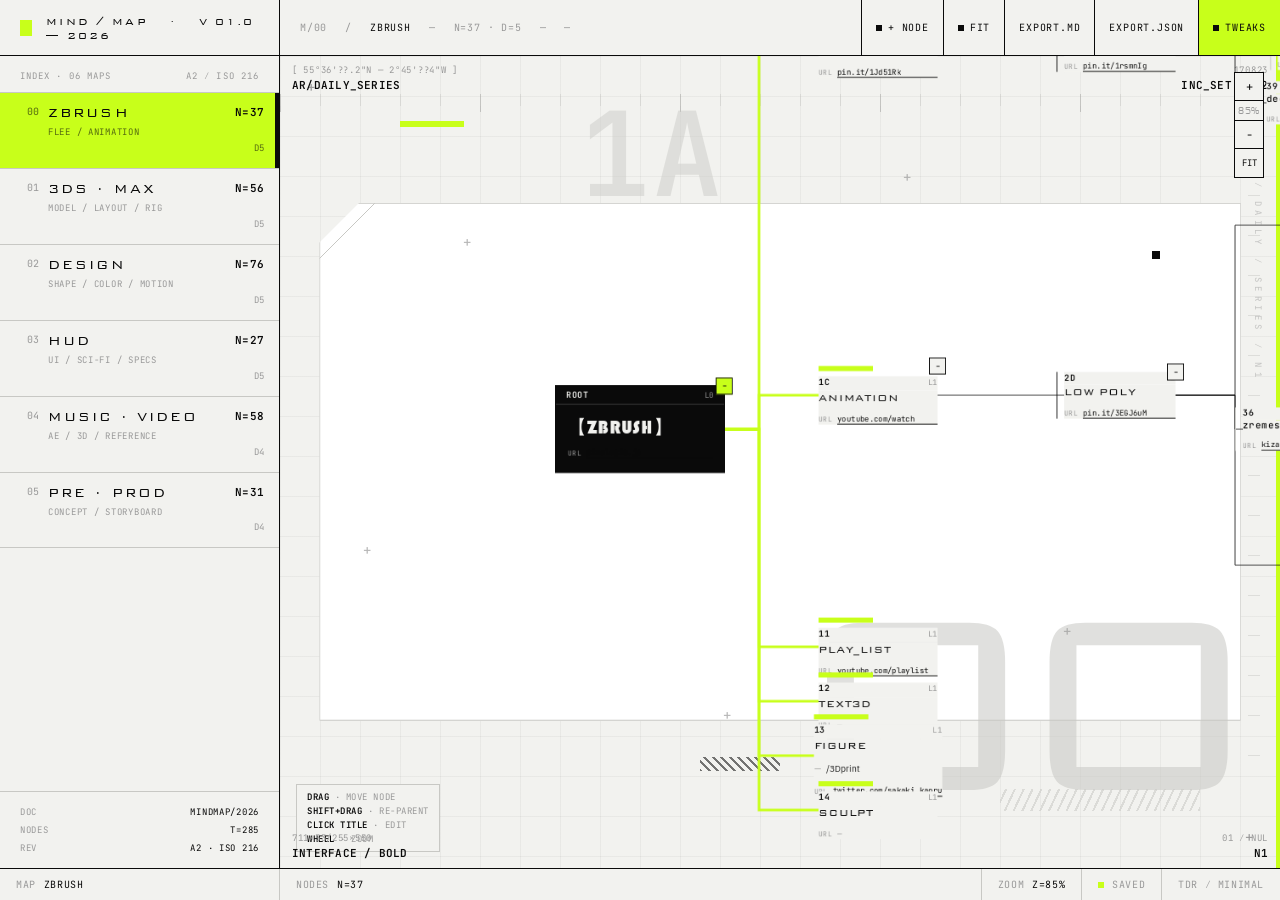
==== index.html @ 2b6ff6d5 "build v8: undo/redo, collapse toggle, per-category views, draggable TWEAKS - Undo/redo (Ctrl+Z / Ctr" ====
<!DOCTYPE html>
<html lang="ja">
<head>
<meta charset="UTF-8" />
<meta name="viewport" content="width=device-width, initial-scale=1" />
<title>MINDMAP · tDR</title>
<link rel="preconnect" href="https://fonts.googleapis.com" />
<link rel="preconnect" href="https://fonts.gstatic.com" crossorigin />
<link href="https://fonts.googleapis.com/css2?family=JetBrains+Mono:wght@400;500;600;700&family=Space+Grotesk:wght@400;500;600;700&family=IBM+Plex+Sans+JP:wght@400;500;600&display=swap" rel="stylesheet" />
<link rel="stylesheet" href="styles.css?v=8" />
</head>
<body>
<div class="shell">

  <!-- HEADER -->
  <header class="hd">
    <div class="hd__brand">
      <span class="mark"></span>
      <span class="name">MIND ⁄ MAP&nbsp;&nbsp;∙&nbsp;&nbsp;v 01.0 — 2026</span>
    </div>
    <div class="hd__crumbs"></div>
    <div class="hd__tools">
      <button id="btn-add" title="Add child to root"><span class="dot"></span>+ NODE</button>
      <button id="btn-fit" title="Fit to view"><span class="dot"></span>FIT</button>
      <button id="btn-export-md">EXPORT.MD</button>
      <button id="btn-export">EXPORT.JSON</button>
      <button id="btn-tweaks" class="tool-acc"><span class="dot"></span>TWEAKS</button>
    </div>
  </header>

  <!-- SIDEBAR -->
  <aside class="sb">
    <div class="sb__lbl">
      <span>INDEX · 06 MAPS</span>
      <span>A2 ⁄ ISO 216</span>
    </div>
    <div class="sb__list"></div>
    <div class="sb__foot"></div>
  </aside>

  <!-- STAGE -->
  <main class="stg" data-screen-label="Mindmap Canvas">
    <div class="stg__plate"></div>
    <div class="stg__decor">
      <div class="gh-ticks-major"></div>
      <div class="gh-ticks"></div>
      <div class="gh-vticks"></div>
      <div class="gh gh-num1">01</div>
      <div class="gh gh-num2">2B</div>
      <div class="gh-slash"></div>
      <div class="gh-word">AR ⁄ DAILY ⁄ SERIES ⁄ N1</div>
      <span class="gh-plus" style="left: 18%; top: 22%;">+</span>
      <span class="gh-plus" style="left: 62%; top: 14%;">+</span>
      <span class="gh-plus" style="left: 8%; top: 60%;">+</span>
      <span class="gh-plus" style="left: 78%; top: 70%;">+</span>
      <span class="gh-plus" style="left: 44%; bottom: 18%;">+</span>
      <div class="gh-block gh-block-acc" style="left: 12%; top: 8%; width: 64px; height: 6px;"></div>
      <div class="gh-block" style="right: 12%; top: 24%; width: 8px; height: 8px;"></div>
      <div class="gh-block gh-block-hatch" style="left: 42%; bottom: 12%; width: 80px; height: 14px;"></div>
      <div class="gh-rail"></div>
    </div>
    <div class="regmarks">
      <span class="plus" style="left: 24px; top: 24px;">+</span>
      <span class="plus" style="right: 24px; top: 24px;">+</span>
      <span class="plus" style="left: 24px; bottom: 24px;">+</span>
      <span class="plus" style="right: 24px; bottom: 24px;">+</span>
    </div>
    <div class="stg__axis">
      <div class="ax-tl">[ 55°36'??.2"N — 2°45'??4"W ]<b>AR/DAILY_SERIES</b></div>
      <div class="ax-tr">170823<b>INC_SET ⁄ A2</b></div>
      <div class="ax-bl">711×53/255×550<b>INTERFACE / BOLD</b></div>
      <div class="ax-br">01 ⁄ NUL<b>N1</b></div>
    </div>
    <div class="stg__viewport"></div>
    <div class="zoom">
      <button class="zin">+</button>
      <div class="lvl">100%</div>
      <button class="zout">−</button>
      <button class="zfit" style="font-size:9px;">FIT</button>
    </div>
    <div class="hint">
      <span><b>DRAG</b> · MOVE NODE</span>
      <span><b>SHIFT+DRAG</b> · RE-PARENT</span>
      <span><b>CLICK TITLE</b> · EDIT</span>
      <span><b>WHEEL</b> · ZOOM</span>
    </div>
  </main>

  <!-- FOOTER -->
  <footer class="foot">
    <div><span>MAP</span><span class="v">—</span></div>
    <div><span>NODES</span><span class="v">—</span></div>
    <div><span>ZOOM</span><span class="v">—</span></div>
    <div><span class="blink"></span> SAVED</div>
    <div>tDR ⁄ MINIMAL</div>
  </footer>

</div>

<!-- TWEAKS panel -->
<div class="tw"></div>

<!-- TOAST -->
<div class="toast"></div>

<!-- editmode defaults -->
<script>
const __TWEAK_DEFAULTS = /*EDITMODE-BEGIN*/{
  "theme": "light",
  "accent": "lime",
  "showCoords": false,
  "nodeStyle": "block"
}/*EDITMODE-END*/;
</script>
<script src="app.js?v=8"></script>
</body>
</html>
---- styles.css ----
/* =========================================================
   tDR-INSPIRED MINDMAP — STYLES
   ========================================================= */

@font-face {
  font-family: "Bank Gothic";
  src: url("fonts/bank-gothic-light-bt.ttf") format("truetype");
  font-weight: 300 600;
  font-style: normal;
  font-display: swap;
}
@font-face {
  font-family: "Bauhaus 93";
  src: url("fonts/BAUHS93.TTF") format("truetype");
  font-weight: 400 900;
  font-style: normal;
  font-display: swap;
}
@font-face {
  font-family: "Square 721";
  src: url("fonts/Square_721_BT.ttf") format("truetype");
  font-weight: 400 700;
  font-style: normal;
  font-display: swap;
}

:root {
  --bg: #f2f2ef;
  --bg-2: #e8e8e4;
  --ink: #0a0a0a;
  --ink-2: #1a1a1a;
  --mute: #999;
  --mute-2: #c8c8c4;
  --line: #0a0a0a;
  --acc: #c8ff1a;       /* 蛍光ライムグリーン */
  --acc-ink: #0a0a0a;
  --hatch: rgba(10,10,10,0.08);
  --grid: rgba(10,10,10,0.045);
  --node-bg: #ffffff;
  --panel-bg: #ffffff;
  --shadow: 0 0 0 1px var(--ink);

  --mono: "JetBrains Mono", "IBM Plex Mono", "Space Mono", ui-monospace, monospace;
  --sans: "Square 721", "Bank Gothic", "Space Grotesk", "Helvetica Neue", system-ui, sans-serif;
  --display: "Bank Gothic", "Square 721", "Space Grotesk", system-ui, sans-serif;
  --bauhaus: "Bauhaus 93", "Square 721", system-ui, sans-serif;
  --jp: "IBM Plex Sans JP", "Noto Sans JP", system-ui, sans-serif;
}

[data-theme="dark"] {
  --bg: #0a0a0a;
  --bg-2: #141414;
  --ink: #f2f2ef;
  --ink-2: #e8e8e4;
  --mute: #555;
  --mute-2: #2a2a2a;
  --line: #f2f2ef;
  --hatch: rgba(242,242,239,0.08);
  --grid: rgba(242,242,239,0.05);
  --node-bg: #0a0a0a;
  --panel-bg: #0a0a0a;
  --shadow: 0 0 0 1px var(--ink);
}

* { box-sizing: border-box; margin: 0; padding: 0; }

html, body {
  height: 100%;
  overflow: hidden;
  background: var(--bg);
  color: var(--ink);
  font-family: var(--sans);
  font-feature-settings: "ss01", "ss02", "tnum";
  -webkit-font-smoothing: antialiased;
}

/* ========== SHELL =================================== */
.shell {
  display: grid;
  grid-template-columns: 280px 1fr;
  grid-template-rows: 56px 1fr 32px;
  height: 100vh;
  width: 100vw;
}

/* ========== HEADER ================================== */
.hd {
  grid-column: 1 / -1;
  display: grid;
  grid-template-columns: 280px 1fr auto;
  align-items: center;
  border-bottom: 1px solid var(--line);
  background: var(--bg);
  z-index: 10;
}
.hd__brand {
  padding: 0 20px;
  display: flex;
  align-items: center;
  gap: 14px;
  border-right: 1px solid var(--line);
  height: 100%;
}
.hd__brand .mark {
  width: 16px; height: 16px;
  background: var(--acc);
  display: inline-block;
}
.hd__brand .name {
  font-family: var(--display);
  font-size: 12px;
  font-weight: 500;
  letter-spacing: 0.18em;
  text-transform: uppercase;
}
.hd__crumbs {
  display: flex;
  align-items: center;
  gap: 18px;
  padding: 0 20px;
  font-family: var(--mono);
  font-size: 10px;
  letter-spacing: 0.08em;
  text-transform: uppercase;
  color: var(--ink);
  overflow: hidden;
  white-space: nowrap;
}
.hd__crumbs .sep { color: var(--mute); }
.hd__crumbs .coord { color: var(--mute); font-feature-settings: "tnum"; }
.hd__crumbs .pin { color: var(--mute); }

.hd__tools {
  display: flex;
  align-items: stretch;
  height: 100%;
  border-left: 1px solid var(--line);
}
.hd__tools button {
  appearance: none;
  background: transparent;
  border: none;
  border-right: 1px solid var(--line);
  padding: 0 14px;
  font-family: var(--mono);
  font-size: 10px;
  letter-spacing: 0.08em;
  text-transform: uppercase;
  color: var(--ink);
  cursor: pointer;
  height: 100%;
  display: inline-flex;
  align-items: center;
  gap: 6px;
}
.hd__tools button:last-child { border-right: none; }
.hd__tools button:hover { background: var(--ink); color: var(--bg); }
.hd__tools button:hover .dot { background: var(--bg); }
.hd__tools button .dot {
  width: 6px; height: 6px;
  background: var(--ink);
  display: inline-block;
}
.hd__tools button.tool-acc { background: var(--acc); color: #0a0a0a; }
.hd__tools button.tool-acc .dot { background: #0a0a0a; }

/* ========== SIDEBAR ================================ */
.sb {
  border-right: 1px solid var(--line);
  background: var(--bg);
  display: flex;
  flex-direction: column;
  overflow: hidden;
}
.sb__lbl {
  padding: 14px 20px 10px;
  font-family: var(--mono);
  font-size: 9px;
  letter-spacing: 0.12em;
  text-transform: uppercase;
  color: var(--mute);
  display: flex;
  justify-content: space-between;
}

.sb__list {
  display: flex;
  flex-direction: column;
}

.cat {
  display: grid;
  grid-template-columns: 48px 1fr auto;
  align-items: stretch;
  border-top: 1px solid var(--mute-2);
  cursor: pointer;
  background: transparent;
  border-left: 0;
  border-right: 0;
  border-bottom: 0;
  text-align: left;
  font-family: inherit;
  color: var(--ink);
  padding: 0;
  position: relative;
  min-height: 76px;
}
.cat:last-child { border-bottom: 1px solid var(--mute-2); }
.cat__idx {
  font-family: var(--mono);
  font-size: 10px;
  color: var(--mute);
  display: flex;
  align-items: flex-start;
  justify-content: flex-end;
  padding: 12px 8px 0 0;
  letter-spacing: 0.06em;
}
.cat__body {
  padding: 12px 14px 14px 0;
  display: flex;
  flex-direction: column;
  gap: 4px;
  min-width: 0;
}
.cat__t {
  font-family: var(--display);
  font-size: 15px;
  font-weight: 500;
  letter-spacing: 0.14em;
  line-height: 1.1;
  text-transform: uppercase;
}
.cat__t .jp { font-family: var(--jp); font-weight: 500; letter-spacing: 0; }
.cat__sub {
  font-family: var(--mono);
  font-size: 9px;
  color: var(--mute);
  letter-spacing: 0.08em;
  text-transform: uppercase;
}
.cat__meta {
  font-family: var(--mono);
  font-size: 9px;
  color: var(--mute);
  letter-spacing: 0.06em;
  display: flex;
  flex-direction: column;
  align-items: flex-end;
  justify-content: space-between;
  padding: 12px 14px 14px 0;
  text-transform: uppercase;
}
.cat__meta .n { color: var(--ink); font-weight: 600; font-size: 11px; }

.cat:hover { background: var(--bg-2); }
.cat.is-active { background: var(--acc); color: #0a0a0a; }
.cat.is-active .cat__idx,
.cat.is-active .cat__sub,
.cat.is-active .cat__meta { color: rgba(10,10,10,0.6); }
.cat.is-active .cat__meta .n { color: #0a0a0a; }
.cat.is-active::after {
  content: "";
  position: absolute;
  right: 0; top: 0; bottom: 0;
  width: 4px;
  background: #0a0a0a;
}

.sb__foot {
  margin-top: auto;
  padding: 14px 20px;
  border-top: 1px solid var(--mute-2);
  display: flex;
  flex-direction: column;
  gap: 6px;
  font-family: var(--mono);
  font-size: 9px;
  letter-spacing: 0.08em;
  text-transform: uppercase;
  color: var(--mute);
}
.sb__foot .row { display: flex; justify-content: space-between; }
.sb__foot .v { color: var(--ink); }

/* ========== STAGE / CANVAS ========================= */
.stg {
  position: relative;
  overflow: hidden;
  background:
    linear-gradient(var(--grid) 1px, transparent 1px) 0 0/40px 40px,
    linear-gradient(90deg, var(--grid) 1px, transparent 1px) 0 0/40px 40px,
    var(--bg);
  cursor: grab;
}
.stg.is-panning { cursor: grabbing; }

/* PURE WHITE 16:9 PLATE centered, behind nodes — with cut top-left corner */
.stg__plate {
  position: absolute;
  top: 50%;
  left: 50%;
  width: min(72vw, calc(80vh * 16 / 9));
  aspect-ratio: 16/9;
  background: #ffffff;
  transform: translate(-50%, -50%);
  z-index: 3;
  border: 1px solid var(--mute-2);
  pointer-events: none;
  /* cut top-left corner */
  clip-path: polygon(40px 0, 100% 0, 100% 100%, 0 100%, 0 40px);
  border: none;
  box-shadow: inset 0 0 0 1px var(--mute-2);
}
/* corner cut accent line */
.stg__plate::after {
  content: "";
  position: absolute;
  top: 0; left: 0;
  width: 56px; height: 56px;
  background: linear-gradient(135deg, transparent 49.5%, var(--mute-2) 49.5%, var(--mute-2) 50.5%, transparent 50.5%);
  pointer-events: none;
}
[data-theme="dark"] .stg__plate { background: #ffffff; }

/* decor + grid above plate so they layer over the white */
.stg__decor { z-index: 4 !important; }
.stg {
  background:
    linear-gradient(var(--grid) 1px, transparent 1px) 0 0/40px 40px,
    linear-gradient(90deg, var(--grid) 1px, transparent 1px) 0 0/40px 40px,
    var(--bg);
}
/* viewport (nodes) on top of everything */
.stg__viewport { z-index: 5 !important; }

/* GHOST DECOR — large pale numerals & symbols behind canvas */
.stg__decor {
  position: absolute;
  inset: 0;
  pointer-events: none;
  overflow: hidden;
  z-index: 0;
  font-family: var(--bauhaus);
  color: var(--mute-2);
  user-select: none;
}
.stg__decor .gh {
  position: absolute;
  font-weight: 400;
  line-height: 0.85;
  letter-spacing: -0.04em;
  opacity: 0.55;
}
.stg__decor .gh-num1 {
  bottom: 4%;
  right: 4%;
  font-size: 36vh;
  color: var(--mute-2);
  font-family: var(--display);
  font-weight: 300;
  letter-spacing: -0.06em;
}
.stg__decor .gh-num2 {
  top: 6%;
  left: 30%;
  font-size: 13vh;
  font-family: var(--mono);
  font-weight: 600;
  color: var(--mute-2);
  opacity: 0.45;
  letter-spacing: 0.02em;
}

/* slash band (lower-right, away from hint) */
.stg__decor .gh-slash {
  position: absolute;
  bottom: 7%;
  right: 8%;
  width: 200px;
  height: 22px;
  background: repeating-linear-gradient(
    -65deg,
    var(--mute-2) 0 2px,
    transparent 2px 8px
  );
  opacity: 0.55;
}

/* tick rule (top, full width) */
.stg__decor .gh-ticks {
  position: absolute;
  top: 38px;
  left: 0; right: 0;
  height: 12px;
  background-image:
    linear-gradient(90deg, var(--mute-2) 1px, transparent 1px);
  background-size: 40px 100%;
  opacity: 0.5;
}
.stg__decor .gh-ticks-major {
  position: absolute;
  top: 38px;
  left: 0; right: 0;
  height: 18px;
  background-image:
    linear-gradient(90deg, var(--ink) 1px, transparent 1px);
  background-size: 200px 100%;
  opacity: 0.18;
}

/* tick column (right side) */
.stg__decor .gh-vticks {
  position: absolute;
  right: 2%;
  top: 100px; bottom: 100px;
  width: 12px;
  background-image:
    linear-gradient(0deg, var(--mute-2) 1px, transparent 1px);
  background-size: 100% 40px;
  opacity: 0.5;
}

/* word strip — vertical "DAILY/SERIES" type label */
.stg__decor .gh-word {
  position: absolute;
  top: 12%;
  right: 16px;
  writing-mode: vertical-rl;
  font-family: var(--mono);
  font-size: 9px;
  letter-spacing: 0.5em;
  color: var(--mute);
  opacity: 0.5;
  text-transform: uppercase;
}

/* roaming + crosses (decorative, scattered) */
.stg__decor .gh-plus {
  position: absolute;
  width: 14px; height: 14px;
  color: var(--mute);
  font-family: var(--mono);
  font-size: 14px;
  line-height: 14px;
  text-align: center;
  opacity: 0.7;
}

/* yellow accent slab on right edge (like IMG_6088) */
.stg__decor .gh-rail {
  position: absolute;
  top: 0; bottom: 0;
  right: 0;
  width: 4px;
  background: var(--acc);
}

/* small fill blocks (composition weight) */
.stg__decor .gh-block {
  position: absolute;
  background: var(--ink);
}
.stg__decor .gh-block-acc { background: var(--acc); }
.stg__decor .gh-block-hatch {
  background:
    repeating-linear-gradient(45deg, var(--ink) 0 2px, transparent 2px 6px);
  opacity: 0.55;
}

.stg__viewport {
  position: absolute;
  inset: 0;
  transform-origin: 0 0;
  will-change: transform;
  z-index: 2;
}

/* Canvas overlays — registration marks, axes */
.regmarks {
  position: absolute;
  inset: 0;
  pointer-events: none;
  z-index: 0;
}
.regmarks .plus {
  position: absolute;
  width: 14px; height: 14px;
  color: var(--mute);
  font-family: var(--mono);
  font-size: 14px;
  line-height: 14px;
  text-align: center;
}

/* Axis labels above ruler */
.stg__axis {
  position: absolute;
  inset: 0;
  pointer-events: none;
  z-index: 1;
  font-family: var(--mono);
  font-size: 9px;
  letter-spacing: 0.08em;
  color: var(--mute);
  text-transform: uppercase;
}
.stg__axis .ax-tl { position: absolute; top: 8px; left: 12px; }
.stg__axis .ax-tr { position: absolute; top: 8px; right: 12px; text-align: right; }
.stg__axis .ax-bl { position: absolute; bottom: 8px; left: 12px; }
.stg__axis .ax-br { position: absolute; bottom: 8px; right: 12px; text-align: right; }
.stg__axis .ax-tl b, .stg__axis .ax-tr b, .stg__axis .ax-bl b, .stg__axis .ax-br b {
  display: block;
  color: var(--ink);
  font-weight: 600;
  letter-spacing: 0.02em;
  font-size: 11px;
  margin-top: 2px;
}

/* SVG edges layer — UNDER nodes */
.edges {
  position: absolute;
  inset: 0;
  pointer-events: none;
  overflow: visible;
  z-index: 0;
}
.edges path,
.edges line {
  fill: none;
  stroke: var(--line);
  stroke-width: 1;
  vector-effect: non-scaling-stroke;
  opacity: 0.85;
}
.edges .edge-acc {
  stroke: var(--acc);
  stroke-width: 3;
  opacity: 1;
}
/* nodes above edges */
.node { z-index: 2; }
.node.is-root { z-index: 4; }
.node.is-selected, .node.dragging { z-index: 10; }
/* ensure node body has solid backdrop so text reads over edges */
.node .node__body, .node .node__head {
  position: relative;
  background: var(--bg);
}
.node.is-root .node__body, .node.is-root .node__head { background: var(--ink); }
.node.lvl-1 .node__body, .node.lvl-1 .node__head { background: var(--bg); }

/* collapse toggle */
.node__tog {
  position: absolute;
  top: -10px; right: -10px;
  width: 20px; height: 20px;
  border: 1px solid var(--ink);
  background: var(--bg);
  font-family: var(--mono);
  font-size: 12px;
  line-height: 1;
  cursor: pointer;
  z-index: 5;
  padding: 0;
  color: var(--ink);
}
.node__tog:hover { background: var(--acc); }
.node__tog--root { right: -10px; top: -10px; background: var(--acc); }
.node.is-collapsed { opacity: 0.92; }
.node.is-collapsed .node__title::after {
  content: " ▸";
  color: var(--acc);
}

/* minimal node mode */
.node.is-minimal .node__notes,
.node.is-minimal .node__url,
.node.is-minimal .node__thumb { display: none; }
.node.is-minimal { padding: 0 0 0 8px; }

/* tweaks panel grip */
.tw__grip {
  letter-spacing: 0.16em;
  color: var(--ink);
  font-weight: 600;
}

/* ========== NODES ================================== */
.node {
  position: absolute;
  background: transparent;
  border: none;
  min-width: 140px;
  max-width: 280px;
  font-family: var(--mono);
  cursor: grab;
  user-select: none;
  transition: box-shadow 0.12s, background 0.12s;
  padding: 2px 0;
}
.node.dragging { cursor: grabbing; z-index: 200; }
.node.dragging .node__title { background: var(--acc); color: #0a0a0a; padding: 2px 6px; }
.node.is-selected { z-index: 50; }
.node.is-selected .node__title {
  background: var(--ink);
  color: var(--bg);
  padding: 2px 6px;
  margin: 0 -6px;
}

/* ROOT — black slab, big bauhaus */
.node.is-root {
  background: var(--ink);
  color: var(--bg);
  border: 1px solid var(--ink);
  padding: 0;
  min-width: 200px;
  max-width: 360px;
}
.node.is-root .node__head { color: var(--bg); border-bottom: 1px solid rgba(255,255,255,0.25); padding: 4px 12px; }
.node.is-root .node__idx { color: var(--bg); }
.node.is-root .node__title { color: var(--bg); padding: 0; }
.node.is-root .node__body { padding: 14px 14px 16px; }

/* L1 — accent strip "tab" above title, no full border */
.node.lvl-1 {
  background: transparent;
  padding: 0;
}
.node.lvl-1::before {
  content: "";
  display: block;
  height: 6px;
  background: var(--acc);
  width: 64px;
  margin-bottom: 6px;
}
.node.lvl-1 .node__head {
  border: none;
  padding: 0 0 4px 0;
  color: var(--mute);
}
.node.lvl-1 .node__body { padding: 0; }

/* L2+ — pure typography, hairline left rule */
.node.lvl-2, .node.lvl-3, .node.lvl-4, .node.lvl-5, .node.lvl-6 {
  background: transparent;
  padding: 0 0 0 8px;
  border-left: 1px solid var(--line);
}
.node.lvl-2 .node__head,
.node.lvl-3 .node__head,
.node.lvl-4 .node__head,
.node.lvl-5 .node__head,
.node.lvl-6 .node__head {
  border: none;
  padding: 0 0 2px 0;
}
.node.lvl-2 .node__body,
.node.lvl-3 .node__body,
.node.lvl-4 .node__body,
.node.lvl-5 .node__body,
.node.lvl-6 .node__body { padding: 0; }
.node.lvl-3, .node.lvl-4, .node.lvl-5, .node.lvl-6 {
  border-left-color: var(--mute-2);
}
.node.lvl-3 .node__title,
.node.lvl-4 .node__title,
.node.lvl-5 .node__title,
.node.lvl-6 .node__title {
  font-size: 11px;
  letter-spacing: 0.04em;
  text-transform: none;
  font-family: var(--mono);
  font-weight: 500;
}

.node__head {
  display: grid;
  grid-template-columns: 1fr auto;
  align-items: center;
  padding: 4px 8px;
  font-size: 9px;
  letter-spacing: 0.08em;
  text-transform: uppercase;
  color: var(--mute);
}
.node__idx {
  font-weight: 600;
  color: var(--ink);
  font-size: 10px;
}
.node__lvl {
  font-size: 9px;
  color: var(--mute);
}

.node__body { padding: 10px 12px 12px; }

.node__title {
  font-family: var(--display);
  font-size: 14px;
  font-weight: 500;
  line-height: 1.2;
  letter-spacing: 0.06em;
  text-transform: uppercase;
  word-break: break-word;
  outline: none;
  cursor: text;
}
.node.is-root .node__title {
  font-family: var(--bauhaus);
  font-size: 22px;
  letter-spacing: 0.04em;
  font-weight: 400;
}
.node__title.has-jp { font-family: var(--jp); font-weight: 500; }

.node__title:focus {
  background: var(--acc);
  color: #0a0a0a;
  padding: 0 2px;
  margin: 0 -2px;
}

.node__url {
  margin-top: 6px;
  display: flex;
  gap: 6px;
  align-items: center;
  font-size: 9px;
  letter-spacing: 0.04em;
  color: var(--mute);
  padding-top: 4px;
}
.node__url a {
  color: var(--ink);
  text-decoration: none;
  border-bottom: 1px solid var(--ink);
  white-space: nowrap;
  overflow: hidden;
  text-overflow: ellipsis;
  flex: 1;
}
.node__url .lbl {
  font-family: var(--mono);
  text-transform: uppercase;
  font-size: 8px;
  color: var(--mute);
}

.node__notes {
  margin-top: 6px;
  font-size: 10px;
  line-height: 1.45;
  color: var(--ink-2);
  font-family: var(--jp);
  padding-top: 4px;
}
.node__notes .n {
  display: flex;
  gap: 6px;
  padding: 2px 0;
}
.node__notes .n::before {
  content: "—";
  color: var(--mute);
  flex-shrink: 0;
}

.node__thumb {
  width: 100%;
  aspect-ratio: 16/10;
  background: var(--bg-2);
  background-size: cover;
  background-position: center;
  position: relative;
  margin-bottom: 8px;
}
.node__thumb.is-empty::before {
  content: "";
  position: absolute; inset: 0;
  background:
    repeating-linear-gradient(45deg, transparent 0 6px, var(--hatch) 6px 7px);
}
.node__thumb.is-empty::after {
  content: "DROP IMG";
  position: absolute;
  inset: 0;
  display: flex;
  align-items: center;
  justify-content: center;
  font-family: var(--mono);
  font-size: 9px;
  letter-spacing: 0.12em;
  color: var(--mute);
}

.node__coord {
  position: absolute;
  top: -16px; left: 0;
  font-family: var(--mono);
  font-size: 9px;
  color: var(--mute);
  letter-spacing: 0.04em;
  white-space: nowrap;
  pointer-events: none;
  display: none;
}
.show-coords .node__coord { display: block; }

.node__handle {
  position: absolute;
  right: -1px; bottom: -1px;
  width: 10px; height: 10px;
  background: var(--ink);
  cursor: nwse-resize;
}

.node__actions {
  position: absolute;
  top: -28px; right: 0;
  display: none;
  gap: 0;
  border: 1px solid var(--line);
  background: var(--bg);
  z-index: 60;
}
.node.is-selected .node__actions { display: flex; }
.node__actions button {
  appearance: none;
  background: var(--bg);
  border: none;
  border-right: 1px solid var(--line);
  padding: 4px 8px;
  font-family: var(--mono);
  font-size: 9px;
  letter-spacing: 0.06em;
  text-transform: uppercase;
  color: var(--ink);
  cursor: pointer;
}
.node__actions button:last-child { border-right: none; }
.node__actions button:hover { background: var(--ink); color: var(--bg); }
.node__actions button.del:hover { background: #e64141; color: #fff; }

/* drop target highlight when re-parenting */
.node.drop-target {
  box-shadow: 0 0 0 2px var(--acc);
}

/* ========== STATUS BAR ============================= */
.foot {
  grid-column: 1 / -1;
  border-top: 1px solid var(--line);
  background: var(--bg);
  display: grid;
  grid-template-columns: 280px 1fr auto auto auto;
  font-family: var(--mono);
  font-size: 10px;
  letter-spacing: 0.06em;
  text-transform: uppercase;
  color: var(--mute);
  align-items: center;
  z-index: 10;
}
.foot > * {
  padding: 0 16px;
  height: 100%;
  display: flex;
  align-items: center;
  border-right: 1px solid var(--mute-2);
  gap: 8px;
}
.foot > *:last-child { border-right: none; }
.foot .v { color: var(--ink); }
.foot .blink {
  width: 6px; height: 6px;
  background: var(--acc);
  display: inline-block;
  animation: blk 1.2s infinite;
}
@keyframes blk { 50% { opacity: 0.2; } }

/* ========== TWEAKS PANEL =========================== */
.tw {
  position: fixed;
  right: 16px; bottom: 48px;
  width: 280px;
  background: #d8d8d4;
  border: 1px solid var(--line);
  z-index: 1000;
  font-family: var(--mono);
  font-size: 10px;
  display: none;
}
[data-theme="dark"] .tw { background: #2a2a2a; }
.tw.is-open { display: block; }
.tw__hd {
  display: flex;
  justify-content: space-between;
  align-items: center;
  padding: 8px 12px;
  border-bottom: 1px solid var(--line);
  background: var(--ink);
  color: var(--bg);
  letter-spacing: 0.12em;
  text-transform: uppercase;
  font-weight: 600;
  cursor: move;
}
.tw__hd .x {
  background: none; border: none; color: var(--bg);
  cursor: pointer; font-family: inherit; font-size: 12px;
}
.tw__body { padding: 12px; display: flex; flex-direction: column; gap: 14px; }
.tw__row {
  display: flex; flex-direction: column; gap: 6px;
}
.tw__row .lbl {
  font-size: 9px;
  letter-spacing: 0.08em;
  color: var(--mute);
  text-transform: uppercase;
  display: flex;
  justify-content: space-between;
}
.tw__seg {
  display: grid;
  grid-auto-flow: column;
  grid-auto-columns: 1fr;
  border: 1px solid var(--line);
}
.tw__seg button {
  appearance: none;
  background: var(--bg);
  border: none;
  border-right: 1px solid var(--line);
  padding: 6px 4px;
  font-family: inherit;
  font-size: 10px;
  letter-spacing: 0.06em;
  text-transform: uppercase;
  color: var(--ink);
  cursor: pointer;
}
.tw__seg button:last-child { border-right: none; }
.tw__seg button.on { background: var(--ink); color: var(--bg); }
.tw__seg button.on.acc { background: var(--acc); color: #0a0a0a; }
.tw__sw {
  display: grid;
  grid-template-columns: repeat(5, 1fr);
  gap: 4px;
}
.tw__sw button {
  appearance: none;
  height: 22px;
  border: 1px solid var(--line);
  background: var(--c);
  cursor: pointer;
  position: relative;
}
.tw__sw button.on::after {
  content: "";
  position: absolute;
  inset: -3px;
  border: 1px solid var(--ink);
  pointer-events: none;
}

/* ========== ZOOM CONTROLS ========================== */
.zoom {
  position: absolute;
  right: 16px; top: 16px;
  display: flex;
  flex-direction: column;
  border: 1px solid var(--line);
  background: var(--bg);
  z-index: 5;
}
.zoom button {
  appearance: none;
  background: var(--bg);
  border: none;
  border-bottom: 1px solid var(--line);
  width: 28px; height: 28px;
  font-family: var(--mono);
  font-size: 12px;
  color: var(--ink);
  cursor: pointer;
}
.zoom button:last-child { border-bottom: none; }
.zoom button:hover { background: var(--ink); color: var(--bg); }
.zoom .lvl {
  font-size: 9px;
  text-align: center;
  padding: 4px 0;
  border-bottom: 1px solid var(--line);
  color: var(--mute);
  letter-spacing: 0.04em;
}

/* ========== ADD / TOAST ============================ */
.toast {
  position: fixed;
  left: 50%; bottom: 56px;
  transform: translateX(-50%);
  background: var(--ink);
  color: var(--bg);
  padding: 8px 14px;
  font-family: var(--mono);
  font-size: 10px;
  letter-spacing: 0.08em;
  text-transform: uppercase;
  z-index: 2000;
  opacity: 0;
  pointer-events: none;
  transition: opacity 0.15s;
}
.toast.show { opacity: 1; }
.toast .acc { color: var(--acc); margin-right: 8px; }

/* ========== HELP HINT ============================== */
.hint {
  position: absolute;
  left: 16px; bottom: 16px;
  font-family: var(--mono);
  font-size: 9px;
  letter-spacing: 0.06em;
  color: var(--mute);
  text-transform: uppercase;
  pointer-events: none;
  display: flex;
  flex-direction: column;
  gap: 2px;
  background: var(--bg);
  padding: 6px 10px;
  border: 1px solid var(--mute-2);
}
.hint b { color: var(--ink); font-weight: 600; }
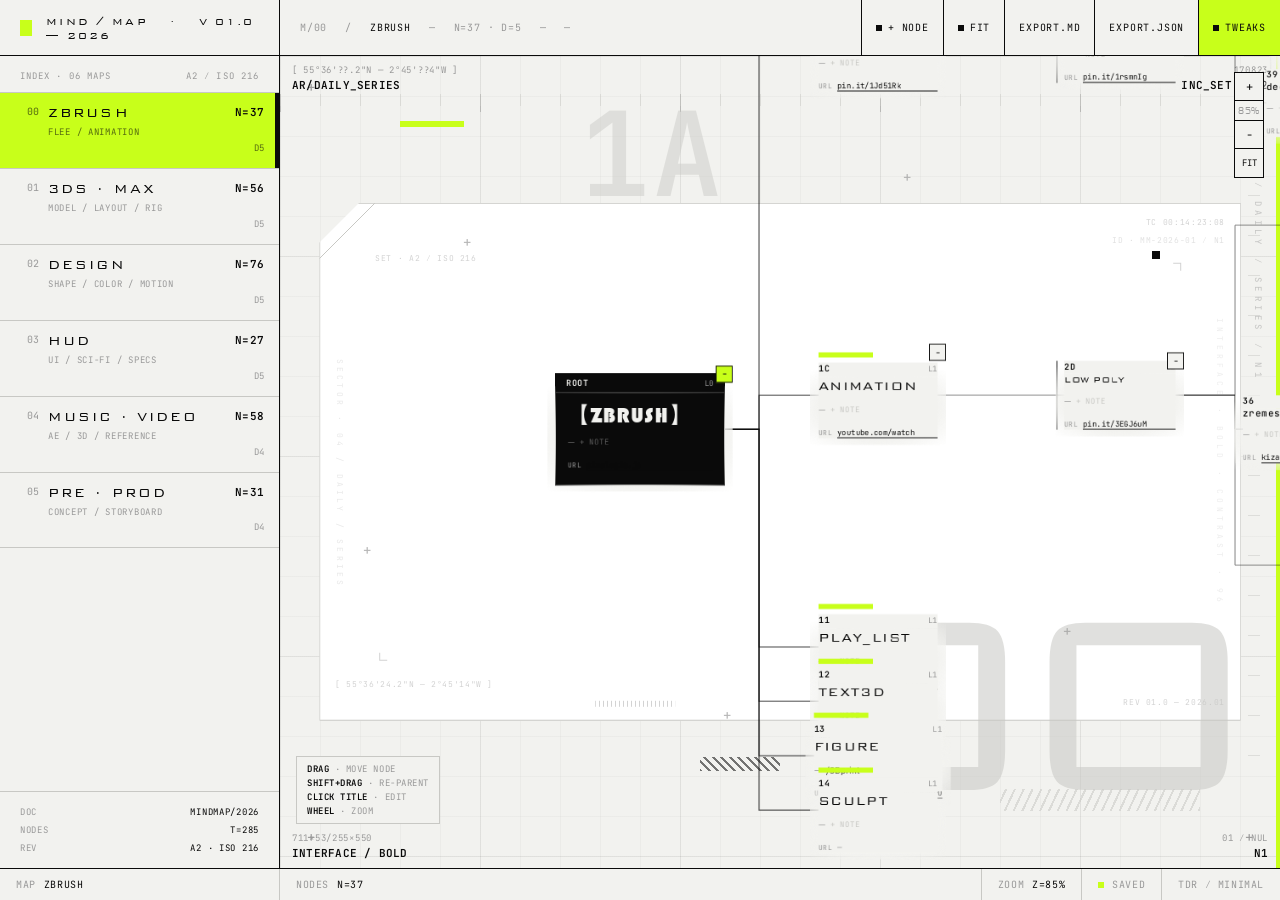
==== commit 786aea29: "build v8.1: editable notes, hover fade, edge selection, stg__data overlay, smooth zoom - Editable co" ====
--- a/index.html
+++ b/index.html
@@ -7,7 +7,19 @@
 <link rel="preconnect" href="https://fonts.googleapis.com" />
 <link rel="preconnect" href="https://fonts.gstatic.com" crossorigin />
 <link href="https://fonts.googleapis.com/css2?family=JetBrains+Mono:wght@400;500;600;700&family=Space+Grotesk:wght@400;500;600;700&family=IBM+Plex+Sans+JP:wght@400;500;600&display=swap" rel="stylesheet" />
-<link rel="stylesheet" href="styles.css?v=8" />
+<link rel="stylesheet" href="styles.css?v=9" />
+<template id="__bundler_thumbnail">
+<svg xmlns="http://www.w3.org/2000/svg" viewBox="0 0 200 140">
+  <rect width="200" height="140" fill="#f2f2ef"/>
+  <rect x="14" y="14" width="20" height="20" fill="#c8ff1a"/>
+  <rect x="40" y="60" width="36" height="20" fill="#0a0a0a"/>
+  <line x1="76" y1="70" x2="110" y2="50" stroke="#0a0a0a" stroke-width="1.5"/>
+  <line x1="76" y1="70" x2="110" y2="90" stroke="#0a0a0a" stroke-width="1.5"/>
+  <rect x="110" y="42" width="50" height="14" fill="none" stroke="#0a0a0a" stroke-width="1"/>
+  <rect x="110" y="84" width="50" height="14" fill="none" stroke="#0a0a0a" stroke-width="1"/>
+  <text x="14" y="124" font-family="monospace" font-size="9" fill="#0a0a0a" letter-spacing="2">MIND / MAP</text>
+</svg>
+</template>
 </head>
 <body>
 <div class="shell">
@@ -20,7 +32,7 @@
     </div>
     <div class="hd__crumbs"></div>
     <div class="hd__tools">
-      <button id="btn-add" title="Add child to root"><span class="dot"></span>+ NODE</button>
+      <button id="btn-add" title="Add child to selected node (or root)"><span class="dot"></span>+ NODE</button>
       <button id="btn-fit" title="Fit to view"><span class="dot"></span>FIT</button>
       <button id="btn-export-md">EXPORT.MD</button>
       <button id="btn-export">EXPORT.JSON</button>
@@ -41,6 +53,18 @@
   <!-- STAGE -->
   <main class="stg" data-screen-label="Mindmap Canvas">
     <div class="stg__plate"></div>
+    <div class="stg__data" aria-hidden="true">
+      <span class="d-tc">TC 00:14:23:08</span>
+      <span class="d-id1">ID · MM-2026-01 ⁄ N1</span>
+      <span class="d-id2">SET · A2 ⁄ ISO 216</span>
+      <span class="d-ver">REV 01.0 — 2026.01</span>
+      <span class="d-coord1">[ 55°36'24.2"N — 2°45'14"W ]</span>
+      <span class="d-coord2">SECTOR · 04 / DAILY / SERIES</span>
+      <span class="d-meta">INTERFACE · BOLD · CONTRAST · 96</span>
+      <span class="d-cross tr"></span>
+      <span class="d-cross bl"></span>
+      <span class="d-block"></span>
+    </div>
     <div class="stg__decor">
       <div class="gh-ticks-major"></div>
       <div class="gh-ticks"></div>
--- a/styles.css
+++ b/styles.css
@@ -35,7 +35,8 @@
   --acc: #c8ff1a;       /* 蛍光ライムグリーン */
   --acc-ink: #0a0a0a;
   --hatch: rgba(10,10,10,0.08);
-  --grid: rgba(10,10,10,0.045);
+  --grid: rgba(10,10,10,0.028);
+  --grid-major: rgba(10,10,10,0.05);
   --node-bg: #ffffff;
   --panel-bg: #ffffff;
   --shadow: 0 0 0 1px var(--ink);
@@ -45,6 +46,12 @@
   --display: "Bank Gothic", "Square 721", "Space Grotesk", system-ui, sans-serif;
   --bauhaus: "Bauhaus 93", "Square 721", system-ui, sans-serif;
   --jp: "IBM Plex Sans JP", "Noto Sans JP", system-ui, sans-serif;
+
+  /* tDR easing: 速く動いてピタッと止まる */
+  --ez: cubic-bezier(0.2, 0, 0, 1);
+  --t-hover: 120ms;
+  --t-click: 240ms;
+  --t-layout: 380ms;
 }
 
 [data-theme="dark"] {
@@ -56,7 +63,8 @@
   --mute-2: #2a2a2a;
   --line: #f2f2ef;
   --hatch: rgba(242,242,239,0.08);
-  --grid: rgba(242,242,239,0.05);
+  --grid: rgba(242,242,239,0.03);
+  --grid-major: rgba(242,242,239,0.06);
   --node-bg: #0a0a0a;
   --panel-bg: #0a0a0a;
   --shadow: 0 0 0 1px var(--ink);
@@ -288,6 +296,10 @@
   position: relative;
   overflow: hidden;
   background:
+    /* major grid (every 200px) */
+    linear-gradient(var(--grid-major) 1px, transparent 1px) 0 0/200px 200px,
+    linear-gradient(90deg, var(--grid-major) 1px, transparent 1px) 0 0/200px 200px,
+    /* minor grid (every 40px) */
     linear-gradient(var(--grid) 1px, transparent 1px) 0 0/40px 40px,
     linear-gradient(90deg, var(--grid) 1px, transparent 1px) 0 0/40px 40px,
     var(--bg);
@@ -325,14 +337,52 @@
 
 /* decor + grid above plate so they layer over the white */
 .stg__decor { z-index: 4 !important; }
-.stg {
-  background:
-    linear-gradient(var(--grid) 1px, transparent 1px) 0 0/40px 40px,
-    linear-gradient(90deg, var(--grid) 1px, transparent 1px) 0 0/40px 40px,
-    var(--bg);
-}
 /* viewport (nodes) on top of everything */
 .stg__viewport { z-index: 5 !important; }
+
+/* Data-layer overlay on plate — faint coords/IDs/timecodes */
+.stg__data {
+  position: absolute;
+  top: 50%;
+  left: 50%;
+  width: min(72vw, calc(80vh * 16 / 9));
+  aspect-ratio: 16/9;
+  transform: translate(-50%, -50%);
+  z-index: 3;
+  pointer-events: none;
+  font-family: var(--mono);
+  color: rgba(10,10,10,0.18);
+  font-size: 8px;
+  letter-spacing: 0.08em;
+  text-transform: uppercase;
+  overflow: hidden;
+  clip-path: polygon(40px 0, 100% 0, 100% 100%, 0 100%, 0 40px);
+}
+.stg__data span {
+  position: absolute;
+  white-space: nowrap;
+}
+.stg__data .d-tc { top: 14px; right: 16px; }
+.stg__data .d-id1 { top: 32px; right: 16px; color: rgba(10,10,10,0.12); }
+.stg__data .d-id2 { top: 50px; left: 56px; }
+.stg__data .d-ver { bottom: 14px; right: 16px; }
+.stg__data .d-coord1 { bottom: 32px; left: 16px; }
+.stg__data .d-coord2 { top: 30%; left: 16px; writing-mode: vertical-rl; letter-spacing: 0.4em; opacity: 0.5; }
+.stg__data .d-block {
+  bottom: 14px; left: 30%;
+  width: 80px; height: 6px;
+  background: repeating-linear-gradient(90deg, rgba(10,10,10,0.18) 0 1px, transparent 1px 4px);
+}
+.stg__data .d-cross {
+  position: absolute;
+  width: 8px; height: 8px;
+  border-top: 1px solid rgba(10,10,10,0.18);
+  border-left: 1px solid rgba(10,10,10,0.18);
+}
+.stg__data .d-cross.tr { top: 60px; right: 60px; transform: rotate(90deg); }
+.stg__data .d-cross.bl { bottom: 60px; left: 60px; transform: rotate(-90deg); }
+.stg__data .d-meta { top: 50%; right: 16px; transform: translateY(-50%); writing-mode: vertical-rl; letter-spacing: 0.5em; opacity: 0.4; }
+[data-theme="dark"] .stg__data { color: rgba(10,10,10,0.16); }
 
 /* GHOST DECOR — large pale numerals & symbols behind canvas */
 .stg__decor {
@@ -474,6 +524,9 @@
   transform-origin: 0 0;
   will-change: transform;
   z-index: 2;
+}
+.stg__viewport.is-smooth {
+  transition: transform 360ms var(--ez);
 }
 
 /* Canvas overlays — registration marks, axes */
@@ -532,13 +585,20 @@
   stroke: var(--line);
   stroke-width: 1;
   vector-effect: non-scaling-stroke;
-  opacity: 0.85;
-}
+  opacity: 0.55;
+  transition: opacity var(--t-hover) var(--ez), stroke-width var(--t-hover) var(--ez), stroke var(--t-hover) var(--ez);
+}
+/* Green = ACTIVE only. Default edges from root: thin charcoal, not green */
 .edges .edge-acc {
-  stroke: var(--acc);
-  stroke-width: 3;
-  opacity: 1;
-}
+  stroke: var(--line);
+  stroke-width: 1.25;
+  opacity: 0.7;
+}
+/* Hover state: fade non-related edges, highlight related */
+.stg.is-hovering .edges path { opacity: 0.18; stroke-width: 1; }
+.stg.is-hovering .edges path.edge-related { opacity: 1; stroke: var(--acc); stroke-width: 2; }
+/* Selection: explicit green */
+.edges path.edge-selected { stroke: var(--acc); stroke-width: 2.5; opacity: 1; }
 /* nodes above edges */
 .node { z-index: 2; }
 .node.is-root { z-index: 4; }
@@ -551,6 +611,16 @@
 .node.is-root .node__body, .node.is-root .node__head { background: var(--ink); }
 .node.lvl-1 .node__body, .node.lvl-1 .node__head { background: var(--bg); }
 
+/* halo around nodes to soften grid behind them */
+.node .node__body::before {
+  content: "";
+  position: absolute;
+  inset: -8px -10px;
+  background: radial-gradient(ellipse at center, var(--bg) 0%, var(--bg) 60%, transparent 100%);
+  z-index: -1;
+  pointer-events: none;
+}
+
 /* collapse toggle */
 .node__tog {
   position: absolute;
@@ -597,9 +667,13 @@
   font-family: var(--mono);
   cursor: grab;
   user-select: none;
-  transition: box-shadow 0.12s, background 0.12s;
+  transition: opacity var(--t-hover) var(--ez), transform var(--t-click) var(--ez);
   padding: 2px 0;
 }
+/* hover-fade: when stage knows a node is hovered, dim everything except related */
+.stg.is-hovering .node { opacity: 0.32; }
+.stg.is-hovering .node.is-related { opacity: 1; }
+.stg.is-hovering .node.is-hovered { opacity: 1; }
 .node.dragging { cursor: grabbing; z-index: 200; }
 .node.dragging .node__title { background: var(--acc); color: #0a0a0a; padding: 2px 6px; }
 .node.is-selected { z-index: 50; }
@@ -712,9 +786,21 @@
 }
 .node.is-root .node__title {
   font-family: var(--bauhaus);
-  font-size: 22px;
+  font-size: 26px;
   letter-spacing: 0.04em;
   font-weight: 400;
+  line-height: 1;
+}
+.node.lvl-1 .node__title {
+  font-size: 17px;
+  letter-spacing: 0.08em;
+  font-weight: 600;
+}
+.node.lvl-2 .node__title {
+  font-size: 12px;
+  letter-spacing: 0.05em;
+  font-weight: 500;
+  text-transform: uppercase;
 }
 .node__title.has-jp { font-family: var(--jp); font-weight: 500; }
 
@@ -769,6 +855,29 @@
   color: var(--mute);
   flex-shrink: 0;
 }
+.node__notes .n {
+  outline: none;
+  cursor: text;
+  min-height: 14px;
+  word-break: break-word;
+}
+.node__notes .n.is-empty::after {
+  content: attr(data-placeholder);
+  color: var(--mute-2);
+  font-family: var(--mono);
+  font-size: 9px;
+  letter-spacing: 0.08em;
+  font-style: normal;
+}
+.node__notes .n:focus {
+  background: rgba(200,255,26,0.25);
+  margin: 0 -4px;
+  padding: 2px 4px;
+}
+.node.is-root .node__notes .n:focus { background: rgba(200,255,26,0.22); color: var(--bg); }
+.node.is-root .node__notes .n { color: rgba(255,255,255,0.85); }
+.node.is-root .node__notes .n::before { color: rgba(255,255,255,0.4); }
+.node.is-root .node__notes .n.is-empty::after { color: rgba(255,255,255,0.35); }
 
 .node__thumb {
   width: 100%;
@@ -1025,7 +1134,7 @@
 /* ========== HELP HINT ============================== */
 .hint {
   position: absolute;
-  left: 16px; bottom: 16px;
+  left: 16px; bottom: 44px;
   font-family: var(--mono);
   font-size: 9px;
   letter-spacing: 0.06em;
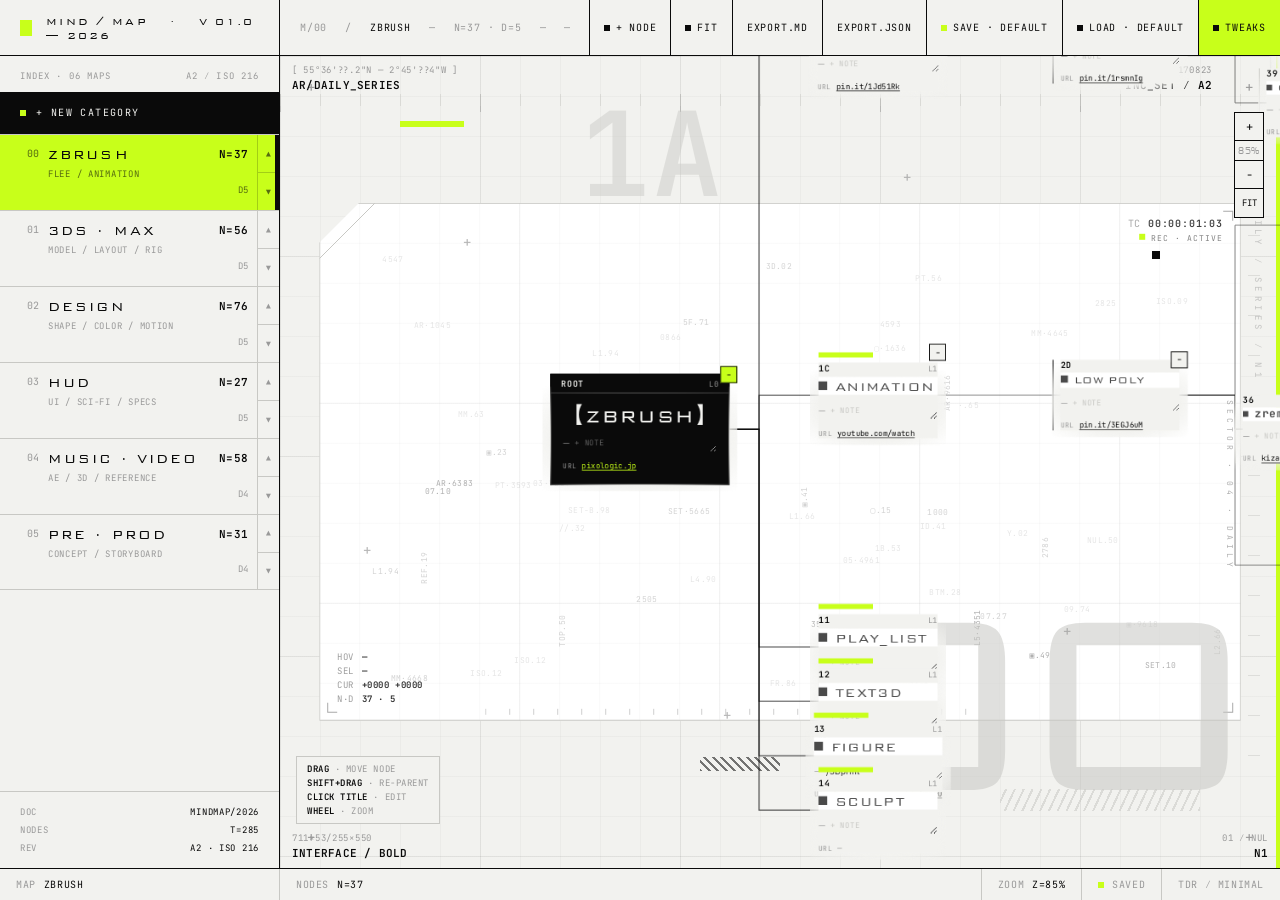
==== commit f2b2eac8: "feat: add ?readonly URL mode for external viewers - ?readonly hides add/export/tweaks buttons and ed" ====
--- a/index.html
+++ b/index.html
@@ -7,7 +7,8 @@
 <link rel="preconnect" href="https://fonts.googleapis.com" />
 <link rel="preconnect" href="https://fonts.gstatic.com" crossorigin />
 <link href="https://fonts.googleapis.com/css2?family=JetBrains+Mono:wght@400;500;600;700&family=Space+Grotesk:wght@400;500;600;700&family=IBM+Plex+Sans+JP:wght@400;500;600&display=swap" rel="stylesheet" />
-<link rel="stylesheet" href="styles.css?v=9" />
+<link rel="stylesheet" href="styles.css?v=14" />
+<link rel="stylesheet" href="extras.css?v=7" />
 <template id="__bundler_thumbnail">
 <svg xmlns="http://www.w3.org/2000/svg" viewBox="0 0 200 140">
   <rect width="200" height="140" fill="#f2f2ef"/>
@@ -127,6 +128,12 @@
 <!-- TOAST -->
 <div class="toast"></div>
 
+<!-- readonly mode: ?readonly in URL -->
+<script>
+window.READONLY = new URLSearchParams(location.search).has('readonly');
+if (window.READONLY) document.body.classList.add('readonly');
+</script>
+
 <!-- editmode defaults -->
 <script>
 const __TWEAK_DEFAULTS = /*EDITMODE-BEGIN*/{
@@ -136,6 +143,7 @@
   "nodeStyle": "block"
 }/*EDITMODE-END*/;
 </script>
-<script src="app.js?v=8"></script>
+<script src="app.js?v=10"></script>
+<script src="extras.js?v=8"></script>
 </body>
 </html>
--- a/styles.css
+++ b/styles.css
@@ -9,13 +9,7 @@
   font-style: normal;
   font-display: swap;
 }
-@font-face {
-  font-family: "Bauhaus 93";
-  src: url("fonts/BAUHS93.TTF") format("truetype");
-  font-weight: 400 900;
-  font-style: normal;
-  font-display: swap;
-}
+/* Bauhaus 93 removed — using Bank Gothic for display */
 @font-face {
   font-family: "Square 721";
   src: url("fonts/Square_721_BT.ttf") format("truetype");
@@ -40,18 +34,17 @@
   --node-bg: #ffffff;
   --panel-bg: #ffffff;
   --shadow: 0 0 0 1px var(--ink);
-
-  --mono: "JetBrains Mono", "IBM Plex Mono", "Space Mono", ui-monospace, monospace;
-  --sans: "Square 721", "Bank Gothic", "Space Grotesk", "Helvetica Neue", system-ui, sans-serif;
-  --display: "Bank Gothic", "Square 721", "Space Grotesk", system-ui, sans-serif;
-  --bauhaus: "Bauhaus 93", "Square 721", system-ui, sans-serif;
-  --jp: "IBM Plex Sans JP", "Noto Sans JP", system-ui, sans-serif;
-
   /* tDR easing: 速く動いてピタッと止まる */
   --ez: cubic-bezier(0.2, 0, 0, 1);
   --t-hover: 120ms;
   --t-click: 240ms;
   --t-layout: 380ms;
+
+  --mono: "JetBrains Mono", "IBM Plex Mono", "Space Mono", ui-monospace, monospace;
+  --sans: "Square 721", "Bank Gothic", "Space Grotesk", "Helvetica Neue", system-ui, sans-serif;
+  --display: "Bank Gothic", "Square 721", "Space Grotesk", system-ui, sans-serif;
+  --bauhaus: "Bank Gothic", "Square 721", system-ui, sans-serif;
+  --jp: "IBM Plex Sans JP", "Noto Sans JP", system-ui, sans-serif;
 }
 
 [data-theme="dark"] {
@@ -232,7 +225,7 @@
   min-width: 0;
 }
 .cat__t {
-  font-family: var(--display);
+  font-family: "Bank Gothic", "Square 721", "Space Grotesk", system-ui, sans-serif;
   font-size: 15px;
   font-weight: 500;
   letter-spacing: 0.14em;
@@ -333,12 +326,6 @@
   background: linear-gradient(135deg, transparent 49.5%, var(--mute-2) 49.5%, var(--mute-2) 50.5%, transparent 50.5%);
   pointer-events: none;
 }
-[data-theme="dark"] .stg__plate { background: #ffffff; }
-
-/* decor + grid above plate so they layer over the white */
-.stg__decor { z-index: 4 !important; }
-/* viewport (nodes) on top of everything */
-.stg__viewport { z-index: 5 !important; }
 
 /* Data-layer overlay on plate — faint coords/IDs/timecodes */
 .stg__data {
@@ -383,6 +370,12 @@
 .stg__data .d-cross.bl { bottom: 60px; left: 60px; transform: rotate(-90deg); }
 .stg__data .d-meta { top: 50%; right: 16px; transform: translateY(-50%); writing-mode: vertical-rl; letter-spacing: 0.5em; opacity: 0.4; }
 [data-theme="dark"] .stg__data { color: rgba(10,10,10,0.16); }
+[data-theme="dark"] .stg__plate { background: #ffffff; }
+
+/* decor + grid above plate so they layer over the white */
+.stg__decor { z-index: 4 !important; }
+/* viewport (nodes) on top of everything */
+.stg__viewport { z-index: 5 !important; }
 
 /* GHOST DECOR — large pale numerals & symbols behind canvas */
 .stg__decor {
@@ -608,9 +601,6 @@
   position: relative;
   background: var(--bg);
 }
-.node.is-root .node__body, .node.is-root .node__head { background: var(--ink); }
-.node.lvl-1 .node__body, .node.lvl-1 .node__head { background: var(--bg); }
-
 /* halo around nodes to soften grid behind them */
 .node .node__body::before {
   content: "";
@@ -620,6 +610,8 @@
   z-index: -1;
   pointer-events: none;
 }
+.node.is-root .node__body, .node.is-root .node__head { background: var(--ink); }
+.node.lvl-1 .node__body, .node.lvl-1 .node__head { background: var(--bg); }
 
 /* collapse toggle */
 .node__tog {
@@ -783,6 +775,7 @@
   word-break: break-word;
   outline: none;
   cursor: text;
+  transition: background var(--t-hover) var(--ez), color var(--t-hover) var(--ez), padding var(--t-hover) var(--ez);
 }
 .node.is-root .node__title {
   font-family: var(--bauhaus);
@@ -824,7 +817,7 @@
 .node__url a {
   color: var(--ink);
   text-decoration: none;
-  border-bottom: 1px solid var(--ink);
+  border-bottom: none;
   white-space: nowrap;
   overflow: hidden;
   text-overflow: ellipsis;
@@ -849,17 +842,15 @@
   display: flex;
   gap: 6px;
   padding: 2px 0;
-}
-.node__notes .n::before {
-  content: "—";
-  color: var(--mute);
-  flex-shrink: 0;
-}
-.node__notes .n {
   outline: none;
   cursor: text;
   min-height: 14px;
   word-break: break-word;
+}
+.node__notes .n::before {
+  content: "—";
+  color: var(--mute);
+  flex-shrink: 0;
 }
 .node__notes .n.is-empty::after {
   content: attr(data-placeholder);
@@ -1147,5 +1138,7 @@
   background: var(--bg);
   padding: 6px 10px;
   border: 1px solid var(--mute-2);
-}
+  z-index: 2;
+}
+.stg__axis .ax-bl { bottom: 8px; left: 12px; z-index: 1; }
 .hint b { color: var(--ink); font-weight: 600; }
--- a/extras.css
+++ b/extras.css
@@ -0,0 +1,630 @@
+/* =========================================================
+   EXTRAS — styles for sidebar add/reorder, modal, image popup, etc.
+   ========================================================= */
+
+/* ---------- 0. Read-only mode ---------- */
+body.readonly #btn-add,
+body.readonly #btn-export-md,
+body.readonly #btn-export,
+body.readonly #btn-tweaks,
+body.readonly .hint,
+body.readonly .sb__add,
+body.readonly .sb__actions { display: none !important; }
+
+body.readonly [contenteditable] {
+  pointer-events: none;
+  cursor: default;
+}
+
+body.readonly .node { cursor: default; }
+body.readonly .node__tog { pointer-events: auto; cursor: pointer; }
+
+/* ---------- 1. Sidebar: add button + reorder controls ---------- */
+.sb__add {
+  appearance: none;
+  width: 100%;
+  background: var(--ink);
+  color: var(--bg);
+  border: none;
+  border-bottom: 1px solid var(--line);
+  padding: 14px 20px;
+  font-family: var(--mono);
+  font-size: 10px;
+  letter-spacing: 0.14em;
+  text-transform: uppercase;
+  cursor: pointer;
+  display: flex;
+  align-items: center;
+  gap: 10px;
+}
+.sb__add:hover { background: var(--acc); color: #0a0a0a; }
+.sb__add .dot {
+  width: 6px; height: 6px;
+  background: var(--acc);
+  display: inline-block;
+}
+.sb__add:hover .dot { background: #0a0a0a; }
+
+.cat { position: relative; }
+.cat__ord {
+  position: absolute;
+  right: 0; top: 0; bottom: 0;
+  width: 22px;
+  display: flex;
+  flex-direction: column;
+  border-left: 1px solid var(--mute-2);
+}
+.cat__ord button {
+  flex: 1;
+  appearance: none;
+  background: transparent;
+  border: none;
+  border-bottom: 1px solid var(--mute-2);
+  font-family: var(--mono);
+  font-size: 8px;
+  color: var(--mute);
+  cursor: pointer;
+  padding: 0;
+  line-height: 1;
+}
+.cat__ord button:last-child { border-bottom: none; }
+.cat__ord button:hover { background: var(--ink); color: var(--bg); }
+.cat.is-active .cat__ord { border-left-color: rgba(10,10,10,0.2); }
+.cat.is-active .cat__ord button { color: rgba(10,10,10,0.6); border-bottom-color: rgba(10,10,10,0.2); }
+.cat.is-active .cat__ord button:last-child { border-bottom: none; }
+.cat__meta { padding-right: 30px; }
+
+/* ---------- 2. Node title base color: slightly darker grey ---------- */
+.node:not(.is-root):not(.is-selected) .node__title {
+  color: #4a4a4a;
+}
+.node:not(.is-root):not(.is-selected) .node__title:focus {
+  color: #0a0a0a;
+}
+[data-theme="dark"] .node:not(.is-root):not(.is-selected) .node__title {
+  color: #b8b8b4;
+}
+
+/* ---------- 3. Notes: resizable column ---------- */
+.node__notes {
+  resize: horizontal;
+  overflow: auto;
+  min-width: 140px;
+  max-width: 640px;
+}
+.node__notes .n {
+  white-space: pre-wrap;        /* respect newlines from Enter */
+  word-break: break-word;
+}
+
+/* ---------- 4. Thumb 90×90 square + hover popup ---------- */
+.node__thumb {
+  width: 90px !important;
+  height: 90px !important;
+  aspect-ratio: 1/1 !important;
+  background-size: cover;
+  background-position: center;
+  margin-bottom: 8px;
+  border: 1px solid var(--mute-2);
+}
+.node.is-root .node__thumb {
+  margin: 12px 14px 0;
+}
+.ex-imgpop {
+  position: fixed;
+  z-index: 9500;
+  background: var(--bg);
+  border: 1px solid var(--line);
+  padding: 6px;
+  box-shadow: 0 12px 28px rgba(0,0,0,0.18);
+  display: none;
+  pointer-events: none;
+}
+.ex-imgpop.show { display: block; }
+.ex-imgpop img {
+  display: block;
+  max-width: min(60vw, 720px);
+  max-height: min(70vh, 720px);
+  width: auto;
+  height: auto;
+}
+
+/* DEL-IMG button in node actions */
+.node__actions button.del-img {
+  color: var(--ink);
+}
+.node__actions button.del-img:hover {
+  background: #e64141;
+  color: #fff;
+}
+
+/* ---------- 5. Unified MODAL ---------- */
+.ex-modal {
+  position: fixed;
+  inset: 0;
+  z-index: 10000;
+  display: none;
+}
+.ex-modal.is-open { display: block; }
+.ex-modal__bg {
+  position: absolute;
+  inset: 0;
+  background: rgba(10,10,10,0.42);
+  backdrop-filter: blur(2px);
+}
+.ex-modal__panel {
+  position: absolute;
+  left: 50%; top: 50%;
+  transform: translate(-50%, -50%);
+  width: min(440px, 92vw);
+  background: var(--bg);
+  border: 1px solid var(--line);
+  box-shadow: 0 18px 48px rgba(0,0,0,0.28);
+  font-family: var(--mono);
+  color: var(--ink);
+}
+[data-theme="dark"] .ex-modal__panel { background: #141414; }
+
+.ex-modal__hd {
+  display: flex;
+  justify-content: space-between;
+  align-items: center;
+  padding: 10px 14px;
+  background: var(--ink);
+  color: var(--bg);
+  font-size: 10px;
+  letter-spacing: 0.14em;
+  text-transform: uppercase;
+}
+.ex-modal__title { font-weight: 600; }
+.ex-modal__x {
+  appearance: none;
+  background: none;
+  border: none;
+  color: var(--bg);
+  font-size: 16px;
+  cursor: pointer;
+  line-height: 1;
+}
+
+.ex-modal__body {
+  padding: 18px 16px 8px;
+  font-size: 11px;
+  letter-spacing: 0.04em;
+  line-height: 1.5;
+  display: flex;
+  flex-direction: column;
+  gap: 10px;
+}
+.ex-modal__msg {
+  font-family: var(--jp);
+  font-size: 12px;
+  letter-spacing: 0.02em;
+  line-height: 1.5;
+  color: var(--ink);
+  margin-bottom: 4px;
+}
+.ex-label {
+  font-size: 9px;
+  letter-spacing: 0.12em;
+  text-transform: uppercase;
+  color: var(--mute);
+  display: block;
+  margin-top: 4px;
+}
+.ex-input, .ex-modal input[type="text"], .ex-modal textarea {
+  width: 100%;
+  appearance: none;
+  background: var(--bg-2);
+  border: 1px solid var(--line);
+  padding: 8px 10px;
+  font-family: var(--mono);
+  font-size: 12px;
+  letter-spacing: 0.04em;
+  color: var(--ink);
+  outline: none;
+}
+.ex-input:focus { background: var(--bg); box-shadow: inset 0 0 0 1px var(--acc); }
+
+.ex-modal__ft {
+  padding: 12px 14px;
+  border-top: 1px solid var(--mute-2);
+  display: flex;
+  justify-content: flex-end;
+  gap: 8px;
+}
+.ex-modal__ft button {
+  appearance: none;
+  background: var(--bg);
+  border: 1px solid var(--line);
+  padding: 8px 14px;
+  font-family: var(--mono);
+  font-size: 10px;
+  letter-spacing: 0.12em;
+  text-transform: uppercase;
+  color: var(--ink);
+  cursor: pointer;
+}
+.ex-modal__ft .ex-modal__ok {
+  background: var(--ink);
+  color: var(--bg);
+}
+.ex-modal__ft .ex-modal__ok.is-danger {
+  background: #e64141;
+  border-color: #e64141;
+  color: #fff;
+}
+.ex-modal__ft button:hover { filter: brightness(1.05); }
+
+/* ---------- 6. Zoom controls — repositioned + AXIS clearance ---------- */
+.zoom {
+  /* nudge the panel down so it doesn't overlap the top-right axis text */
+  top: 56px !important;
+}
+.stg__axis .ax-tr {
+  /* leave room for the zoom panel which sits flush to top-right */
+  padding-right: 56px;
+}
+
+/* ---------- 7. Header buttons SAVE/LOAD DEFAULT ---------- */
+#btn-save-default .dot { background: var(--acc); }
+#btn-load-default .dot { background: var(--ink); }
+#btn-save-default:hover .dot,
+#btn-load-default:hover .dot { background: var(--bg); }
+
+/* =========================================================
+   2nd-pass refinements (per feedback v2)
+   ========================================================= */
+
+/* — Title base: pure WHITE for ALL non-root nodes, regardless of level. */
+.stg .node:not(.is-root) .node__title,
+.stg .node.lvl-1 .node__title,
+.stg .node.lvl-2 .node__title,
+.stg .node.lvl-3 .node__title,
+.stg .node.lvl-4 .node__title,
+.stg .node.lvl-5 .node__title,
+.stg .node.lvl-6 .node__title {
+  background: #ffffff !important;
+  color: var(--ink);
+}
+.stg .node:not(.is-root):not(.is-selected) .node__title {
+  color: #4a4a4a;
+}
+
+/* — Deeper-level titles: scale up + bolder so they don't blend with
+     note content. lvl-2 was 12px / 600; bump to 14px / 700 + spacing.
+     lvl-3..6 was 11px; bump to 13px / 700. */
+.stg .node.lvl-2 .node__title {
+  font-size: 14px !important;
+  letter-spacing: 0.05em !important;
+  font-weight: 700 !important;
+}
+.stg .node.lvl-3 .node__title,
+.stg .node.lvl-4 .node__title,
+.stg .node.lvl-5 .node__title,
+.stg .node.lvl-6 .node__title {
+  font-size: 13px !important;
+  letter-spacing: 0.04em !important;
+  font-weight: 700 !important;
+}
+
+/* — Selected title: 15% black overlay (legible, not heavy) */
+.stg .node.is-selected:not(.is-root) .node__title {
+  background: rgba(10, 10, 10, 0.15) !important;
+  color: var(--ink) !important;
+  text-shadow: none;
+}
+[data-theme="dark"] .stg .node:not(.is-root) .node__title {
+  background: var(--bg) !important;
+  color: var(--ink);
+}
+[data-theme="dark"] .stg .node.is-selected:not(.is-root) .node__title {
+  background: rgba(255, 255, 255, 0.15) !important;
+}
+
+/* — Title states (per feedback v3):
+     editing (focus) = GREEN (acc), moving (drag) = BLACK (ink) */
+.stg .node:not(.is-root) .node__title:focus {
+  background: var(--acc) !important;
+  color: #0a0a0a !important;
+  box-shadow: inset 0 0 0 1px rgba(10,10,10,0.55);
+}
+
+/* === ■ prefix on every non-root title (always visible, never editable) === */
+.stg .node:not(.is-root) .node__title::before {
+  content: "■\00a0";
+  font-family: var(--mono);
+  font-weight: 700;
+  letter-spacing: 0;
+  color: currentColor;
+  /* keep marker out of contenteditable selection */
+  user-select: none;
+  -webkit-user-modify: read-only;
+}
+/* shrink ■ a touch at deeper levels so it tracks with title size */
+.stg .node.lvl-3 .node__title::before,
+.stg .node.lvl-4 .node__title::before,
+.stg .node.lvl-5 .node__title::before,
+.stg .node.lvl-6 .node__title::before {
+  font-size: 0.85em;
+}
+.stg .node.dragging:not(.is-root) .node__title {
+  background: var(--ink) !important;
+  color: var(--bg) !important;
+  padding: 2px 6px !important;
+}
+/* root variants */
+.stg .node.is-root .node__title:focus {
+  background: var(--acc) !important;
+  color: #0a0a0a !important;
+}
+.stg .node.is-root.dragging .node__title {
+  background: var(--ink) !important;
+  color: var(--bg) !important;
+}
+
+/* — URL link: keep BLACK as default for readability against white title.
+     ROOT keeps accent color. */
+.node__url a {
+  color: var(--ink) !important;
+  text-decoration: underline !important;
+  text-decoration-thickness: 1px;
+  text-underline-offset: 2px;
+}
+.node__url a:hover {
+  background: var(--acc);
+  color: var(--ink) !important;
+  padding: 0 2px;
+}
+.node.is-root .node__url a {
+  color: var(--acc) !important;
+}
+
+/* — Action bar: ONLY visible on click/select (not hover). Bottom of node. */
+.node__actions {
+  position: absolute !important;
+  top: auto !important;
+  bottom: -22px !important;
+  right: 0 !important;
+  display: none !important;
+  gap: 0;
+  background: var(--bg);
+  border: 1px solid var(--line);
+  z-index: 60;
+  font-size: 8px !important;
+  letter-spacing: 0.08em;
+}
+.node.is-selected .node__actions {
+  display: flex !important;
+}
+.node__actions button {
+  padding: 3px 6px !important;
+  font-size: 8px !important;
+  letter-spacing: 0.08em !important;
+  min-width: 0 !important;
+  border-right: 1px solid var(--mute-2);
+  white-space: nowrap;
+}
+.node__actions button:last-child { border-right: none !important; }
+
+/* — Notes: leading "—" on EVERY line including the first.
+     Approach: when .n contains block children, hide the .n's own dash
+     and give each block child a leading dash. We also must guarantee
+     a block wrapper exists for the FIRST line — extras.js handles that. */
+.node__notes .n[data-has-blocks="1"] {
+  display: block;
+}
+.node__notes .n[data-has-blocks="1"]::before { content: none !important; }
+.node__notes .n[data-has-blocks="1"] > div,
+.node__notes .n[data-has-blocks="1"] > p {
+  display: flex;
+  gap: 6px;
+  margin: 0;
+  padding: 0;
+  min-height: 1em;
+}
+.node__notes .n[data-has-blocks="1"] > div::before,
+.node__notes .n[data-has-blocks="1"] > p::before {
+  content: "—";
+  color: var(--mute);
+  flex-shrink: 0;
+  user-select: none;
+}
+.node.is-root .node__notes .n[data-has-blocks="1"] > div::before,
+.node.is-root .node__notes .n[data-has-blocks="1"] > p::before {
+  color: rgba(255, 255, 255, 0.4);
+}
+
+/* =========================================================
+   8. WHITE-PLATE HUD — turn the empty white area into a
+      low-density information layer (per "白地問題" spec)
+   ========================================================= */
+
+/* faint grid INSIDE the plate so it stops reading as a void */
+.stg__plate {
+  background:
+    linear-gradient(rgba(10,10,10,0.022) 1px, transparent 1px) 0 0/40px 40px,
+    linear-gradient(90deg, rgba(10,10,10,0.022) 1px, transparent 1px) 0 0/40px 40px,
+    linear-gradient(rgba(10,10,10,0.04) 1px, transparent 1px) 0 0/200px 200px,
+    linear-gradient(90deg, rgba(10,10,10,0.04) 1px, transparent 1px) 0 0/200px 200px,
+    #ffffff !important;
+}
+
+/* HUD layer — sits on top of the plate, under the viewport */
+.stg__hud {
+  position: absolute;
+  top: 50%;
+  left: 50%;
+  width: min(72vw, calc(80vh * 16 / 9));
+  aspect-ratio: 16/9;
+  transform: translate(-50%, -50%);
+  z-index: 3;
+  pointer-events: none;
+  font-family: var(--mono);
+  font-size: 9px;
+  letter-spacing: 0.06em;
+  text-transform: uppercase;
+  color: rgba(10,10,10,0.55);
+  overflow: hidden;
+  clip-path: polygon(40px 0, 100% 0, 100% 100%, 0 100%, 0 40px);
+}
+
+/* scattered low-opacity noise glyphs — readable as info but not as text */
+.stg__hud .hud-noise {
+  position: absolute;
+  font-size: 8px;
+  color: rgba(10,10,10,0.18);
+  letter-spacing: 0.04em;
+  white-space: nowrap;
+  font-feature-settings: "tnum";
+}
+.stg__hud .hud-noise.dim { color: rgba(10,10,10,0.10); }
+.stg__hud .hud-noise.acc { color: rgba(10,10,10,0.32); }
+
+/* live readout — bottom-left corner of plate */
+.stg__hud .hud-readout {
+  position: absolute;
+  left: 18px; bottom: 16px;
+  display: grid;
+  grid-template-columns: auto auto;
+  column-gap: 8px;
+  row-gap: 2px;
+  font-size: 9px;
+  color: rgba(10,10,10,0.62);
+  font-feature-settings: "tnum";
+}
+.stg__hud .hud-readout .k { color: rgba(10,10,10,0.4); }
+.stg__hud .hud-readout .v { color: rgba(10,10,10,0.85); font-weight: 600; }
+.stg__hud .hud-readout .v.acc { color: #0a0a0a; background: var(--acc); padding: 0 4px; }
+
+/* timecode — top-right of plate */
+.stg__hud .hud-tc {
+  position: absolute;
+  right: 18px; top: 14px;
+  font-size: 10px;
+  color: rgba(10,10,10,0.78);
+  font-weight: 600;
+  letter-spacing: 0.08em;
+  font-feature-settings: "tnum";
+}
+.stg__hud .hud-tc::before {
+  content: "TC ";
+  color: rgba(10,10,10,0.35);
+  font-weight: 400;
+}
+
+/* blinking REC dot beside timecode */
+.stg__hud .hud-rec {
+  position: absolute;
+  right: 18px; top: 30px;
+  font-size: 8px;
+  color: rgba(10,10,10,0.5);
+  letter-spacing: 0.12em;
+}
+.stg__hud .hud-rec::before {
+  content: "";
+  display: inline-block;
+  width: 6px; height: 6px;
+  background: var(--acc);
+  margin-right: 6px;
+  vertical-align: 1px;
+  animation: blk 1.2s infinite;
+}
+
+/* corner crosses on plate corners */
+.stg__hud .hud-crx {
+  position: absolute;
+  width: 10px; height: 10px;
+  border-color: rgba(10,10,10,0.35);
+  border-style: solid;
+  border-width: 0;
+}
+.stg__hud .hud-crx.tl { top: 8px; left: 8px;     border-top-width: 1px; border-left-width: 1px; }
+.stg__hud .hud-crx.tr { top: 8px; right: 8px;    border-top-width: 1px; border-right-width: 1px; }
+.stg__hud .hud-crx.bl { bottom: 8px; left: 8px;  border-bottom-width: 1px; border-left-width: 1px; }
+.stg__hud .hud-crx.br { bottom: 8px; right: 8px; border-bottom-width: 1px; border-right-width: 1px; }
+
+/* tick scale along bottom edge of plate */
+.stg__hud .hud-scale {
+  position: absolute;
+  left: 18%; right: 28%;
+  bottom: 6px;
+  height: 6px;
+  background-image: linear-gradient(90deg, rgba(10,10,10,0.28) 1px, transparent 1px);
+  background-size: 24px 100%;
+  opacity: 0.7;
+}
+
+/* sector label, vertical, mid-right */
+.stg__hud .hud-sector {
+  position: absolute;
+  right: 6px; top: 38%;
+  writing-mode: vertical-rl;
+  font-size: 8px;
+  color: rgba(10,10,10,0.32);
+  letter-spacing: 0.5em;
+}
+
+/* hide the older .stg__data layer — superseded by .stg__hud */
+.stg__data { display: none; }
+
+[data-theme="dark"] .stg__plate {
+  background:
+    linear-gradient(rgba(10,10,10,0.022) 1px, transparent 1px) 0 0/40px 40px,
+    linear-gradient(90deg, rgba(10,10,10,0.022) 1px, transparent 1px) 0 0/40px 40px,
+    linear-gradient(rgba(10,10,10,0.04) 1px, transparent 1px) 0 0/200px 200px,
+    linear-gradient(90deg, rgba(10,10,10,0.04) 1px, transparent 1px) 0 0/200px 200px,
+    #ffffff !important;
+}
+
+/* =========================================================
+   9. READONLY MODE — ?readonly in URL = view-only
+   ========================================================= */
+.is-readonly .node__title,
+.is-readonly .node__notes .n {
+  cursor: default !important;
+  pointer-events: none !important;
+}
+.is-readonly .node__tog,
+.is-readonly .node__actions,
+.is-readonly .node__handle,
+.is-readonly #btn-add,
+.is-readonly #btn-export,
+.is-readonly #btn-export-md,
+.is-readonly #btn-save-default,
+.is-readonly #btn-load-default,
+.is-readonly #btn-tweaks,
+.is-readonly .sb__add,
+.is-readonly .cat__ord { display: none !important; }
+
+.is-readonly .stg { cursor: grab; }
+.is-readonly .stg.is-panning { cursor: grabbing; }
+
+/* VIEW ONLY badge */
+.ro-badge {
+  position: fixed;
+  top: 0; left: 50%;
+  transform: translateX(-50%);
+  background: var(--ink);
+  color: var(--bg);
+  font-family: var(--mono);
+  font-size: 9px;
+  letter-spacing: 0.16em;
+  text-transform: uppercase;
+  padding: 3px 14px;
+  z-index: 9999;
+  pointer-events: none;
+  display: flex;
+  align-items: center;
+  gap: 8px;
+}
+.ro-badge::before {
+  content: "";
+  width: 6px; height: 6px;
+  background: var(--mute);
+  display: inline-block;
+  flex-shrink: 0;
+}
+
+
+
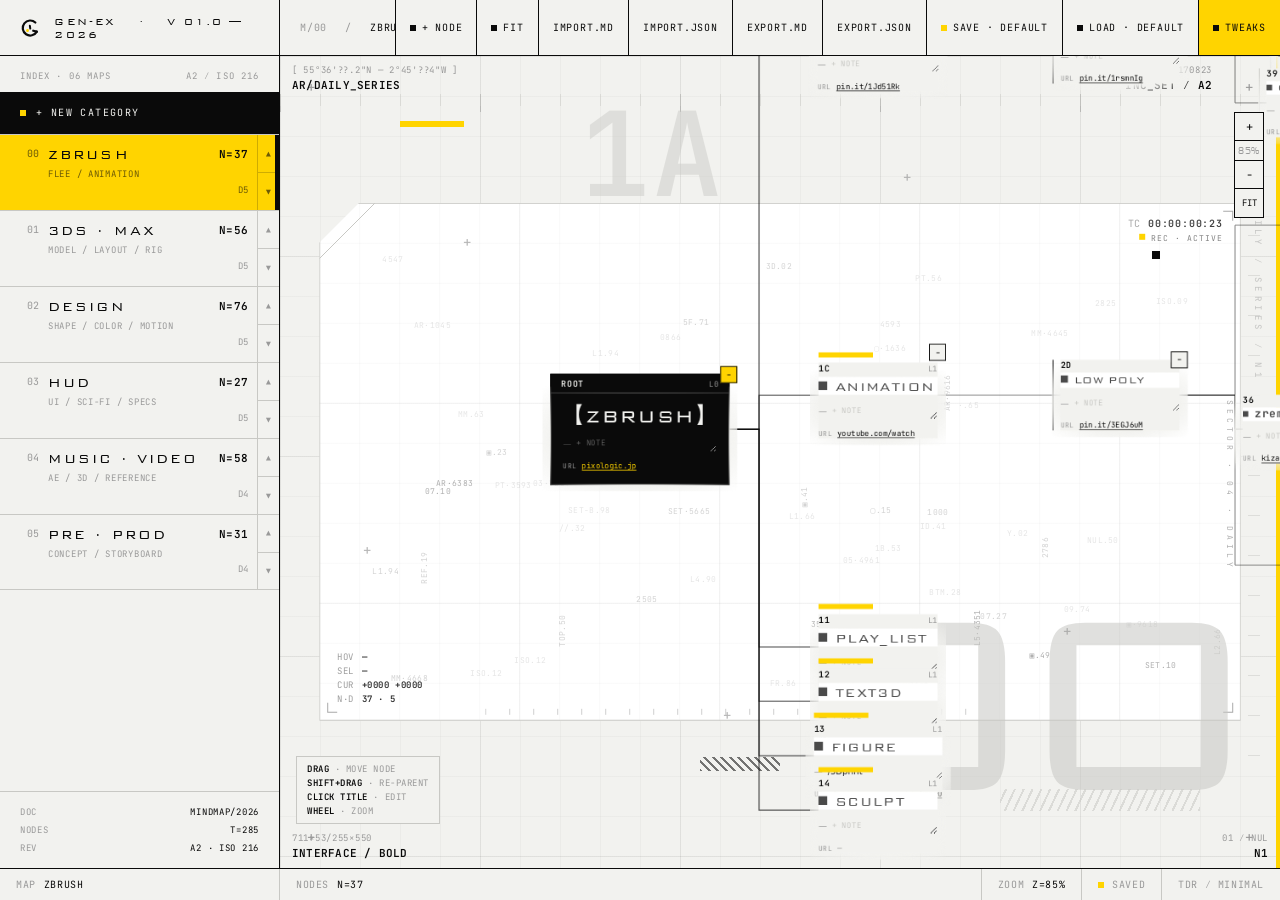
==== commit 4368ee50: "Rename MindMap standalone file and update title to Mindmap_GEN-EX - Renamed 'MindMap tDR - Standalon" ====
--- a/index.html
+++ b/index.html
@@ -3,12 +3,14 @@
 <head>
 <meta charset="UTF-8" />
 <meta name="viewport" content="width=device-width, initial-scale=1" />
-<title>MINDMAP · tDR</title>
+<title>GEN-EX · REALTIME EXPRESSION LAB</title>
+<link rel="icon" type="image/svg+xml" href="favicon.svg" />
+<link rel="apple-touch-icon" href="app-icon.svg" />
 <link rel="preconnect" href="https://fonts.googleapis.com" />
 <link rel="preconnect" href="https://fonts.gstatic.com" crossorigin />
 <link href="https://fonts.googleapis.com/css2?family=JetBrains+Mono:wght@400;500;600;700&family=Space+Grotesk:wght@400;500;600;700&family=IBM+Plex+Sans+JP:wght@400;500;600&display=swap" rel="stylesheet" />
-<link rel="stylesheet" href="styles.css?v=14" />
-<link rel="stylesheet" href="extras.css?v=7" />
+<link rel="stylesheet" href="styles.css?v=15" />
+<link rel="stylesheet" href="extras.css?v=8" />
 <template id="__bundler_thumbnail">
 <svg xmlns="http://www.w3.org/2000/svg" viewBox="0 0 200 140">
   <rect width="200" height="140" fill="#f2f2ef"/>
@@ -28,13 +30,15 @@
   <!-- HEADER -->
   <header class="hd">
     <div class="hd__brand">
-      <span class="mark"></span>
-      <span class="name">MIND ⁄ MAP&nbsp;&nbsp;∙&nbsp;&nbsp;v 01.0 — 2026</span>
+      <span class="mark" aria-hidden="true"><svg viewBox="0 0 120 120" width="100%" height="100%" fill="none" xmlns="http://www.w3.org/2000/svg" style="overflow:visible"><g transform="rotate(-9 60 60)"><path d="M 94.67 32.91 A 44 44 0 1 0 94.67 87.09" stroke="currentColor" stroke-width="13" stroke-linecap="round"/><path d="M 94.67 87.09 L 75 78.5" stroke="currentColor" stroke-width="13" stroke-linecap="round"/><rect x="54" y="41" width="11.5" height="28" rx="5.75" fill="currentColor"/><circle cx="42" cy="72" r="8.5" style="fill:var(--acc)"/></g></svg></span>
+      <span class="name">GEN-EX&nbsp;&nbsp;∙&nbsp;&nbsp;v 01.0 — 2026</span>
     </div>
     <div class="hd__crumbs"></div>
     <div class="hd__tools">
       <button id="btn-add" title="Add child to selected node (or root)"><span class="dot"></span>+ NODE</button>
       <button id="btn-fit" title="Fit to view"><span class="dot"></span>FIT</button>
+      <button id="btn-import-md">IMPORT.MD</button>
+      <button id="btn-import">IMPORT.JSON</button>
       <button id="btn-export-md">EXPORT.MD</button>
       <button id="btn-export">EXPORT.JSON</button>
       <button id="btn-tweaks" class="tool-acc"><span class="dot"></span>TWEAKS</button>
@@ -128,17 +132,11 @@
 <!-- TOAST -->
 <div class="toast"></div>
 
-<!-- readonly mode: ?readonly in URL -->
-<script>
-window.READONLY = new URLSearchParams(location.search).has('readonly');
-if (window.READONLY) document.body.classList.add('readonly');
-</script>
-
 <!-- editmode defaults -->
 <script>
 const __TWEAK_DEFAULTS = /*EDITMODE-BEGIN*/{
   "theme": "light",
-  "accent": "lime",
+  "accent": "yellow",
   "showCoords": false,
   "nodeStyle": "block"
 }/*EDITMODE-END*/;
--- a/styles.css
+++ b/styles.css
@@ -1,6 +1,22 @@
 /* =========================================================
    tDR-INSPIRED MINDMAP — STYLES
    ========================================================= */
+
+@font-face {
+  font-family: "JetBrains Mono";
+  src: local("JetBrains Mono"), local("JetBrainsMono-Regular");
+  font-weight: 100 800;
+  font-style: normal;
+  font-display: swap;
+}
+
+@font-face {
+  font-family: "IBM Plex Sans JP";
+  src: local("IBM Plex Sans JP"), local("IBMPlexSansJP-Regular");
+  font-weight: 100 700;
+  font-style: normal;
+  font-display: swap;
+}
 
 @font-face {
   font-family: "Bank Gothic";
@@ -26,7 +42,7 @@
   --mute: #999;
   --mute-2: #c8c8c4;
   --line: #0a0a0a;
-  --acc: #c8ff1a;       /* 蛍光ライムグリーン */
+  --acc: #ffd400;       /* signal yellow — Gen-EX */
   --acc-ink: #0a0a0a;
   --hatch: rgba(10,10,10,0.08);
   --grid: rgba(10,10,10,0.028);
@@ -35,31 +51,31 @@
   --panel-bg: #ffffff;
   --shadow: 0 0 0 1px var(--ink);
   /* tDR easing: 速く動いてピタッと止まる */
-  --ez: cubic-bezier(0.2, 0, 0, 1);
-  --t-hover: 120ms;
-  --t-click: 240ms;
-  --t-layout: 380ms;
-
-  --mono: "JetBrains Mono", "IBM Plex Mono", "Space Mono", ui-monospace, monospace;
-  --sans: "Square 721", "Bank Gothic", "Space Grotesk", "Helvetica Neue", system-ui, sans-serif;
-  --display: "Bank Gothic", "Square 721", "Space Grotesk", system-ui, sans-serif;
-  --bauhaus: "Bank Gothic", "Square 721", system-ui, sans-serif;
-  --jp: "IBM Plex Sans JP", "Noto Sans JP", system-ui, sans-serif;
-}
-
-[data-theme="dark"] {
-  --bg: #0a0a0a;
-  --bg-2: #141414;
-  --ink: #f2f2ef;
-  --ink-2: #e8e8e4;
-  --mute: #555;
-  --mute-2: #2a2a2a;
-  --line: #f2f2ef;
-  --hatch: rgba(242,242,239,0.08);
-  --grid: rgba(242,242,239,0.03);
-  --grid-major: rgba(242,242,239,0.06);
-  --node-bg: #0a0a0a;
-  --panel-bg: #0a0a0a;
+  --ez: cubic-bezier(0.2, 0, 0, 1); /* @kind other */
+  --t-hover: 120ms; /* @kind other */
+  --t-click: 240ms; /* @kind other */
+  --t-layout: 380ms; /* @kind other */
+
+  --mono: "JetBrains Mono", "IBM Plex Mono", "Space Mono", ui-monospace, monospace; /* @kind font */
+  --sans: "Square 721", "Bank Gothic", "Space Grotesk", "Helvetica Neue", system-ui, sans-serif; /* @kind font */
+  --display: "Bank Gothic", "Square 721", "Space Grotesk", system-ui, sans-serif; /* @kind font */
+  --bauhaus: "Bank Gothic", "Square 721", system-ui, sans-serif; /* @kind font */
+  --jp: "IBM Plex Sans JP", "Noto Sans JP", system-ui, sans-serif; /* @kind font */
+}
+
+[data-theme="white"] {
+  --bg: #ffffff;
+  --bg-2: #f4f4f2;
+  --ink: #0a0a0a;
+  --ink-2: #1a1a1a;
+  --mute: #9a9a96;
+  --mute-2: #d8d8d4;
+  --line: #0a0a0a;
+  --hatch: rgba(10,10,10,0.06);
+  --grid: rgba(10,10,10,0.022);
+  --grid-major: rgba(10,10,10,0.04);
+  --node-bg: #ffffff;
+  --panel-bg: #ffffff;
   --shadow: 0 0 0 1px var(--ink);
 }
 
@@ -103,10 +119,13 @@
   height: 100%;
 }
 .hd__brand .mark {
-  width: 16px; height: 16px;
-  background: var(--acc);
-  display: inline-block;
-}
+  width: 24px; height: 24px;
+  color: var(--ink);
+  display: inline-flex;
+  align-items: center;
+  justify-content: center;
+}
+.hd__brand .mark svg { width: 100%; height: 100%; }
 .hd__brand .name {
   font-family: var(--display);
   font-size: 12px;
@@ -162,8 +181,8 @@
   background: var(--ink);
   display: inline-block;
 }
-.hd__tools button.tool-acc { background: var(--acc); color: #0a0a0a; }
-.hd__tools button.tool-acc .dot { background: #0a0a0a; }
+.hd__tools button.tool-acc { background: var(--acc); color: var(--acc-ink); }
+.hd__tools button.tool-acc .dot { background: var(--acc-ink); }
 
 /* ========== SIDEBAR ================================ */
 .sb {
@@ -255,11 +274,11 @@
 .cat__meta .n { color: var(--ink); font-weight: 600; font-size: 11px; }
 
 .cat:hover { background: var(--bg-2); }
-.cat.is-active { background: var(--acc); color: #0a0a0a; }
+.cat.is-active { background: var(--acc); color: var(--acc-ink); }
 .cat.is-active .cat__idx,
 .cat.is-active .cat__sub,
-.cat.is-active .cat__meta { color: rgba(10,10,10,0.6); }
-.cat.is-active .cat__meta .n { color: #0a0a0a; }
+.cat.is-active .cat__meta { color: color-mix(in srgb, var(--acc-ink) 60%, transparent); }
+.cat.is-active .cat__meta .n { color: var(--acc-ink); }
 .cat.is-active::after {
   content: "";
   position: absolute;
@@ -369,8 +388,7 @@
 .stg__data .d-cross.tr { top: 60px; right: 60px; transform: rotate(90deg); }
 .stg__data .d-cross.bl { bottom: 60px; left: 60px; transform: rotate(-90deg); }
 .stg__data .d-meta { top: 50%; right: 16px; transform: translateY(-50%); writing-mode: vertical-rl; letter-spacing: 0.5em; opacity: 0.4; }
-[data-theme="dark"] .stg__data { color: rgba(10,10,10,0.16); }
-[data-theme="dark"] .stg__plate { background: #ffffff; }
+[data-theme="white"] .stg__plate { background: #ffffff; }
 
 /* decor + grid above plate so they layer over the white */
 .stg__decor { z-index: 4 !important; }
@@ -628,7 +646,7 @@
   padding: 0;
   color: var(--ink);
 }
-.node__tog:hover { background: var(--acc); }
+.node__tog:hover { background: var(--acc); color: var(--acc-ink); }
 .node__tog--root { right: -10px; top: -10px; background: var(--acc); }
 .node.is-collapsed { opacity: 0.92; }
 .node.is-collapsed .node__title::after {
@@ -667,7 +685,7 @@
 .stg.is-hovering .node.is-related { opacity: 1; }
 .stg.is-hovering .node.is-hovered { opacity: 1; }
 .node.dragging { cursor: grabbing; z-index: 200; }
-.node.dragging .node__title { background: var(--acc); color: #0a0a0a; padding: 2px 6px; }
+.node.dragging .node__title { background: var(--acc); color: var(--acc-ink); padding: 2px 6px; }
 .node.is-selected { z-index: 50; }
 .node.is-selected .node__title {
   background: var(--ink);
@@ -799,7 +817,7 @@
 
 .node__title:focus {
   background: var(--acc);
-  color: #0a0a0a;
+  color: var(--acc-ink);
   padding: 0 2px;
   margin: 0 -2px;
 }
@@ -996,7 +1014,7 @@
   font-size: 10px;
   display: none;
 }
-[data-theme="dark"] .tw { background: #2a2a2a; }
+[data-theme="white"] .tw { background: #ffffff; }
 .tw.is-open { display: block; }
 .tw__hd {
   display: flex;
@@ -1048,7 +1066,7 @@
 }
 .tw__seg button:last-child { border-right: none; }
 .tw__seg button.on { background: var(--ink); color: var(--bg); }
-.tw__seg button.on.acc { background: var(--acc); color: #0a0a0a; }
+.tw__seg button.on.acc { background: var(--acc); color: var(--acc-ink); }
 .tw__sw {
   display: grid;
   grid-template-columns: repeat(5, 1fr);
--- a/extras.css
+++ b/extras.css
@@ -1,23 +1,6 @@
 /* =========================================================
    EXTRAS — styles for sidebar add/reorder, modal, image popup, etc.
    ========================================================= */
-
-/* ---------- 0. Read-only mode ---------- */
-body.readonly #btn-add,
-body.readonly #btn-export-md,
-body.readonly #btn-export,
-body.readonly #btn-tweaks,
-body.readonly .hint,
-body.readonly .sb__add,
-body.readonly .sb__actions { display: none !important; }
-
-body.readonly [contenteditable] {
-  pointer-events: none;
-  cursor: default;
-}
-
-body.readonly .node { cursor: default; }
-body.readonly .node__tog { pointer-events: auto; cursor: pointer; }
 
 /* ---------- 1. Sidebar: add button + reorder controls ---------- */
 .sb__add {
@@ -37,13 +20,13 @@
   align-items: center;
   gap: 10px;
 }
-.sb__add:hover { background: var(--acc); color: #0a0a0a; }
+.sb__add:hover { background: var(--acc); color: var(--acc-ink); }
 .sb__add .dot {
   width: 6px; height: 6px;
   background: var(--acc);
   display: inline-block;
 }
-.sb__add:hover .dot { background: #0a0a0a; }
+.sb__add:hover .dot { background: var(--acc-ink); }
 
 .cat { position: relative; }
 .cat__ord {
@@ -80,9 +63,6 @@
 }
 .node:not(.is-root):not(.is-selected) .node__title:focus {
   color: #0a0a0a;
-}
-[data-theme="dark"] .node:not(.is-root):not(.is-selected) .node__title {
-  color: #b8b8b4;
 }
 
 /* ---------- 3. Notes: resizable column ---------- */
@@ -163,7 +143,6 @@
   font-family: var(--mono);
   color: var(--ink);
 }
-[data-theme="dark"] .ex-modal__panel { background: #141414; }
 
 .ex-modal__hd {
   display: flex;
@@ -314,19 +293,12 @@
   color: var(--ink) !important;
   text-shadow: none;
 }
-[data-theme="dark"] .stg .node:not(.is-root) .node__title {
-  background: var(--bg) !important;
-  color: var(--ink);
-}
-[data-theme="dark"] .stg .node.is-selected:not(.is-root) .node__title {
-  background: rgba(255, 255, 255, 0.15) !important;
-}
 
 /* — Title states (per feedback v3):
      editing (focus) = GREEN (acc), moving (drag) = BLACK (ink) */
 .stg .node:not(.is-root) .node__title:focus {
   background: var(--acc) !important;
-  color: #0a0a0a !important;
+  color: var(--acc-ink) !important;
   box-shadow: inset 0 0 0 1px rgba(10,10,10,0.55);
 }
 
@@ -356,7 +328,7 @@
 /* root variants */
 .stg .node.is-root .node__title:focus {
   background: var(--acc) !important;
-  color: #0a0a0a !important;
+  color: var(--acc-ink) !important;
 }
 .stg .node.is-root.dragging .node__title {
   background: var(--ink) !important;
@@ -373,11 +345,11 @@
 }
 .node__url a:hover {
   background: var(--acc);
-  color: var(--ink) !important;
+  color: var(--acc-ink) !important;
   padding: 0 2px;
 }
 .node.is-root .node__url a {
-  color: var(--acc) !important;
+  color: var(--acc-link) !important;
 }
 
 /* — Action bar: ONLY visible on click/select (not hover). Bottom of node. */
@@ -495,7 +467,7 @@
 }
 .stg__hud .hud-readout .k { color: rgba(10,10,10,0.4); }
 .stg__hud .hud-readout .v { color: rgba(10,10,10,0.85); font-weight: 600; }
-.stg__hud .hud-readout .v.acc { color: #0a0a0a; background: var(--acc); padding: 0 4px; }
+.stg__hud .hud-readout .v.acc { color: var(--acc-ink); background: var(--acc); padding: 0 4px; }
 
 /* timecode — top-right of plate */
 .stg__hud .hud-tc {
@@ -567,15 +539,6 @@
 
 /* hide the older .stg__data layer — superseded by .stg__hud */
 .stg__data { display: none; }
-
-[data-theme="dark"] .stg__plate {
-  background:
-    linear-gradient(rgba(10,10,10,0.022) 1px, transparent 1px) 0 0/40px 40px,
-    linear-gradient(90deg, rgba(10,10,10,0.022) 1px, transparent 1px) 0 0/40px 40px,
-    linear-gradient(rgba(10,10,10,0.04) 1px, transparent 1px) 0 0/200px 200px,
-    linear-gradient(90deg, rgba(10,10,10,0.04) 1px, transparent 1px) 0 0/200px 200px,
-    #ffffff !important;
-}
 
 /* =========================================================
    9. READONLY MODE — ?readonly in URL = view-only
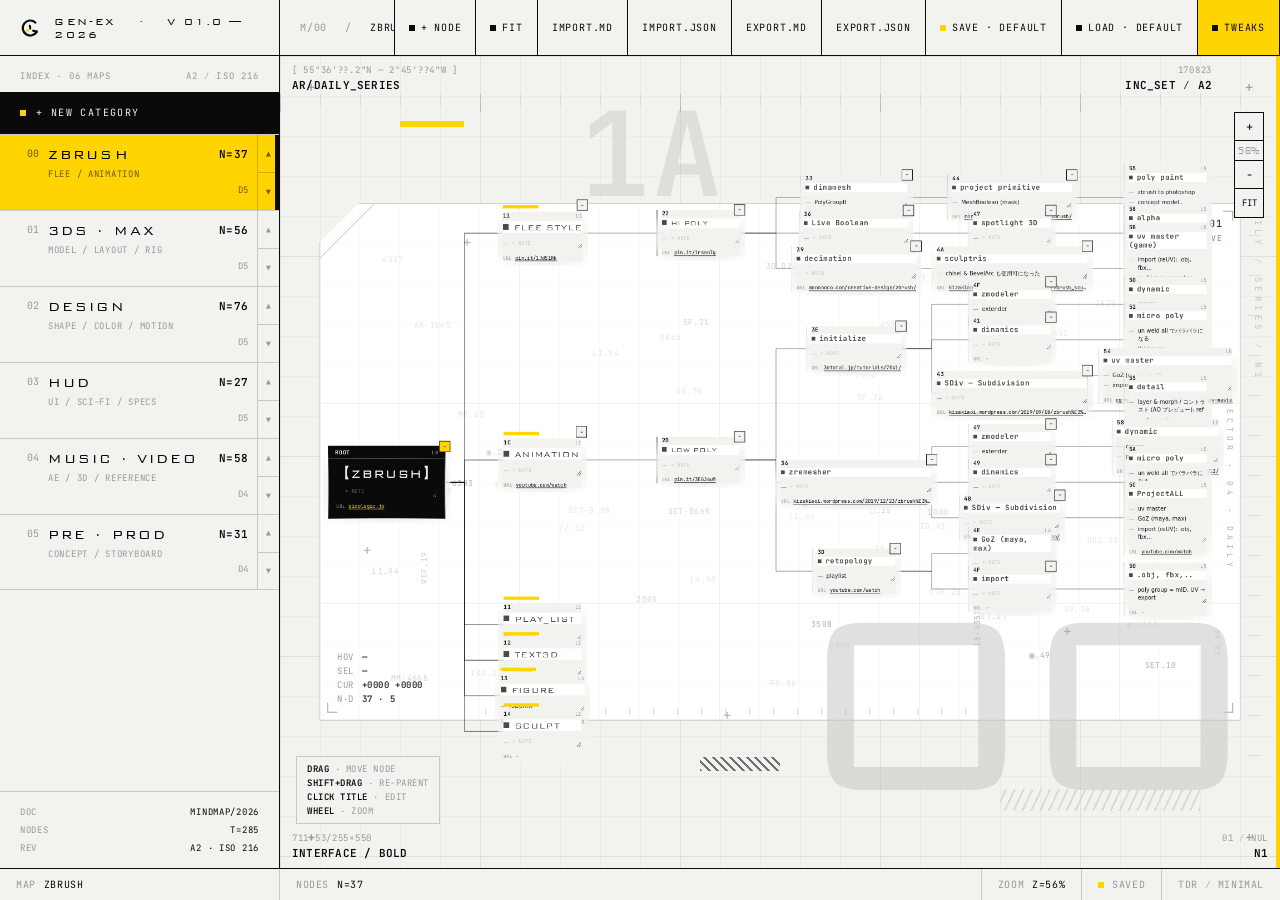
==== commit 3a98c6e6: "Mindmap 2.0 PHASE 1: FIT, pointer drag, no auto-moving nodes, save errors - FIT / F key: fit measure" ====
--- a/index.html
+++ b/index.html
@@ -9,8 +9,8 @@
 <link rel="preconnect" href="https://fonts.googleapis.com" />
 <link rel="preconnect" href="https://fonts.gstatic.com" crossorigin />
 <link href="https://fonts.googleapis.com/css2?family=JetBrains+Mono:wght@400;500;600;700&family=Space+Grotesk:wght@400;500;600;700&family=IBM+Plex+Sans+JP:wght@400;500;600&display=swap" rel="stylesheet" />
-<link rel="stylesheet" href="styles.css?v=15" />
-<link rel="stylesheet" href="extras.css?v=8" />
+<link rel="stylesheet" href="styles.css?v=16" />
+<link rel="stylesheet" href="extras.css?v=9" />
 <template id="__bundler_thumbnail">
 <svg xmlns="http://www.w3.org/2000/svg" viewBox="0 0 200 140">
   <rect width="200" height="140" fill="#f2f2ef"/>
@@ -141,7 +141,7 @@
   "nodeStyle": "block"
 }/*EDITMODE-END*/;
 </script>
-<script src="app.js?v=10"></script>
-<script src="extras.js?v=8"></script>
+<script src="app.js?v=11"></script>
+<script src="extras.js?v=9"></script>
 </body>
 </html>
--- a/styles.css
+++ b/styles.css
@@ -183,6 +183,19 @@
 }
 .hd__tools button.tool-acc { background: var(--acc); color: var(--acc-ink); }
 .hd__tools button.tool-acc .dot { background: var(--acc-ink); }
+.save-error-badge {
+  display: inline-flex;
+  align-items: center;
+  padding: 0 12px;
+  background: #e64141;
+  color: #fff;
+  font-family: var(--mono);
+  font-size: 9px;
+  font-weight: 700;
+  letter-spacing: 0.06em;
+  white-space: nowrap;
+}
+.save-error-badge[hidden] { display: none; }
 
 /* ========== SIDEBAR ================================ */
 .sb {
@@ -307,6 +320,7 @@
 .stg {
   position: relative;
   overflow: hidden;
+  touch-action: none;
   background:
     /* major grid (every 200px) */
     linear-gradient(var(--grid-major) 1px, transparent 1px) 0 0/200px 200px,
@@ -993,6 +1007,7 @@
   gap: 8px;
 }
 .foot > *:last-child { border-right: none; }
+.foot > [hidden] { display: none; }
 .foot .v { color: var(--ink); }
 .foot .blink {
   width: 6px; height: 6px;
--- a/extras.css
+++ b/extras.css
@@ -324,6 +324,9 @@
   background: var(--ink) !important;
   color: var(--bg) !important;
   padding: 2px 6px !important;
+  /* cancel the padding so the card keeps its size — it is centre-anchored, so growth shifts it off the cursor */
+  margin: -2px -6px !important;
+  transition: none !important;
 }
 /* root variants */
 .stg .node.is-root .node__title:focus {
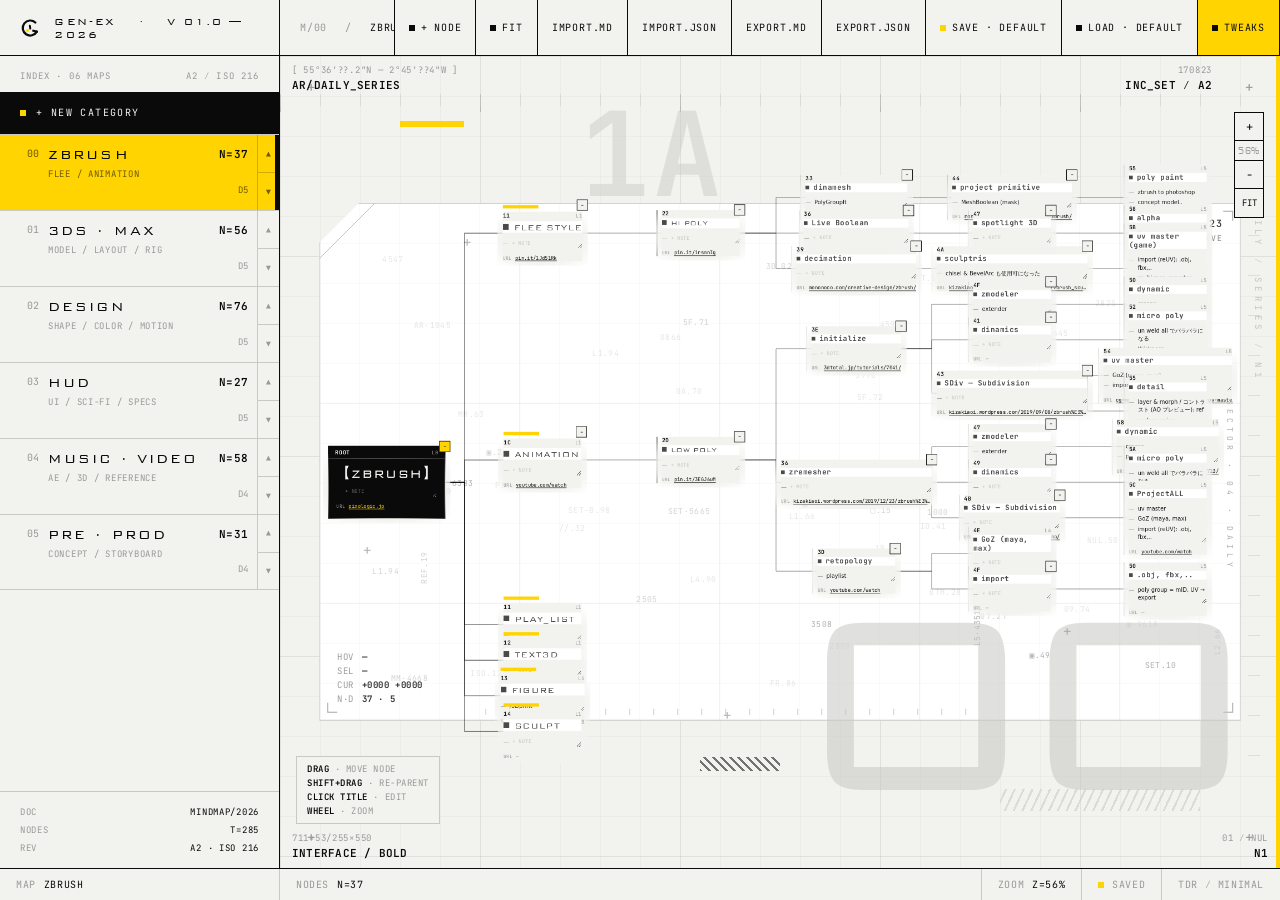
==== commit f4b21c23: "fitView: do nothing when the stage is hidden or under 50px A tab opened while hidden (width 0) saved" ====
--- a/index.html
+++ b/index.html
@@ -141,7 +141,7 @@
   "nodeStyle": "block"
 }/*EDITMODE-END*/;
 </script>
-<script src="app.js?v=11"></script>
+<script src="app.js?v=12"></script>
 <script src="extras.js?v=9"></script>
 </body>
 </html>
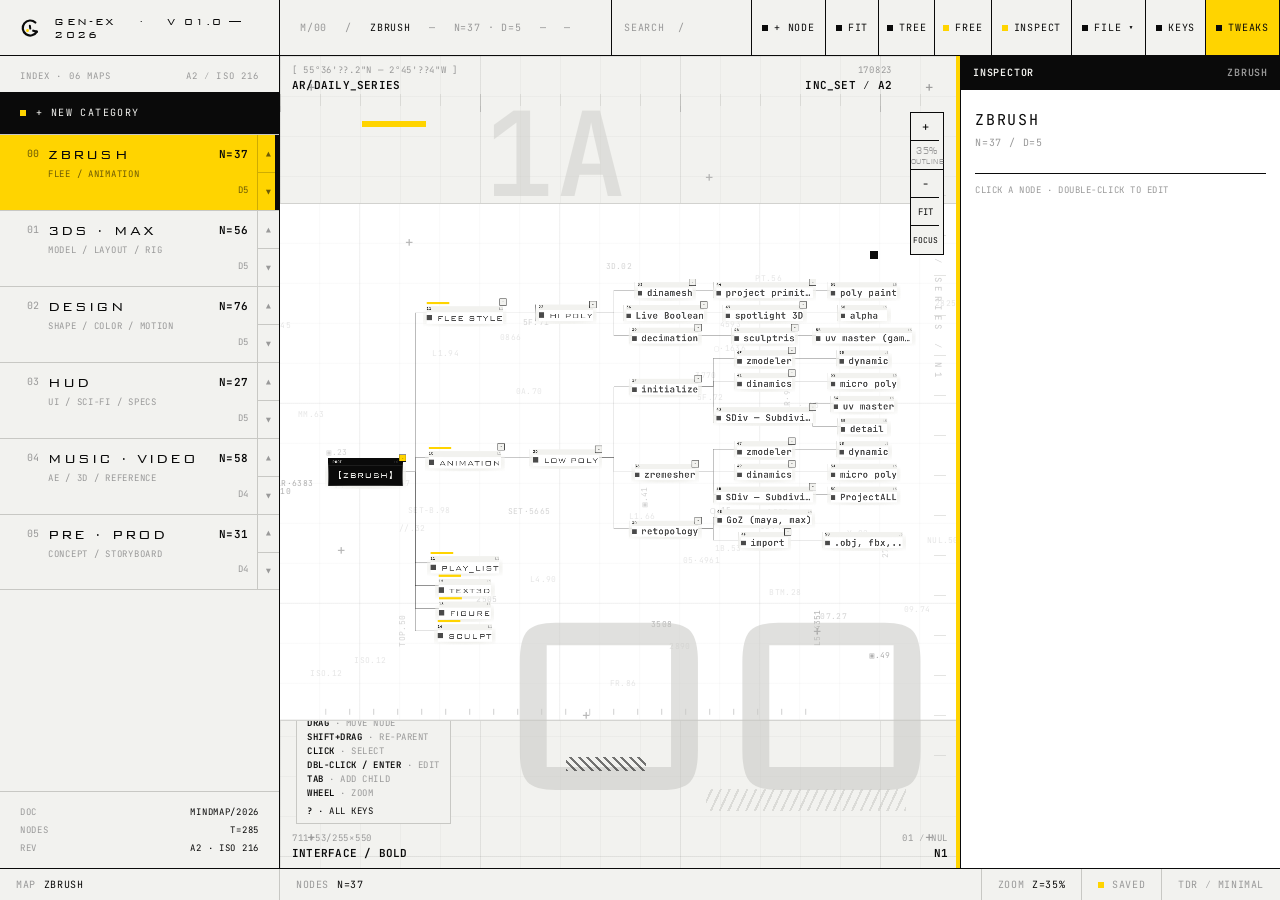
==== commit b861ad78: "Mindmap 2.0 PHASE 2 + 3: select/edit, inspector, density, search, TREE/FREE, KEYS sheet, drag-reorde" ====
--- a/index.html
+++ b/index.html
@@ -9,8 +9,8 @@
 <link rel="preconnect" href="https://fonts.googleapis.com" />
 <link rel="preconnect" href="https://fonts.gstatic.com" crossorigin />
 <link href="https://fonts.googleapis.com/css2?family=JetBrains+Mono:wght@400;500;600;700&family=Space+Grotesk:wght@400;500;600;700&family=IBM+Plex+Sans+JP:wght@400;500;600&display=swap" rel="stylesheet" />
-<link rel="stylesheet" href="styles.css?v=16" />
-<link rel="stylesheet" href="extras.css?v=9" />
+  <link rel="stylesheet" href="styles.css?v=28" />
+<link rel="stylesheet" href="extras.css?v=11" />
 <template id="__bundler_thumbnail">
 <svg xmlns="http://www.w3.org/2000/svg" viewBox="0 0 200 140">
   <rect width="200" height="140" fill="#f2f2ef"/>
@@ -35,12 +35,26 @@
     </div>
     <div class="hd__crumbs"></div>
     <div class="hd__tools">
+      <div class="srch-wrap">
+        <input class="srch" type="search" placeholder="SEARCH  /" aria-label="Search nodes" autocomplete="off" />
+        <div class="srch__list" role="listbox" hidden></div>
+      </div>
       <button id="btn-add" title="Add child to selected node (or root)"><span class="dot"></span>+ NODE</button>
       <button id="btn-fit" title="Fit to view"><span class="dot"></span>FIT</button>
-      <button id="btn-import-md">IMPORT.MD</button>
-      <button id="btn-import">IMPORT.JSON</button>
-      <button id="btn-export-md">EXPORT.MD</button>
-      <button id="btn-export">EXPORT.JSON</button>
+      <button id="btn-tree" class="layout-btn" title="Use computed tree layout"><span class="dot"></span>TREE</button>
+      <button id="btn-free" class="layout-btn" title="Use hand-placed layout"><span class="dot"></span>FREE</button>
+      <button id="btn-tree-bake" class="layout-bake" title="Copy visible tree positions to free layout" hidden>TREE → FREE</button>
+      <button id="btn-insp" title="Toggle inspector"><span class="dot"></span>INSPECT</button>
+      <div class="hd__menu">
+        <button class="hd__menu-btn" type="button" aria-haspopup="true" aria-expanded="false"><span class="dot"></span>FILE ▾</button>
+        <div class="hd__menu-list" hidden>
+          <button id="btn-import-md">IMPORT.MD</button>
+          <button id="btn-import">IMPORT.JSON</button>
+          <button id="btn-export-md">EXPORT.MD</button>
+          <button id="btn-export">EXPORT.JSON</button>
+        </div>
+      </div>
+      <button id="btn-keys"><span class="dot"></span>KEYS</button>
       <button id="btn-tweaks" class="tool-acc"><span class="dot"></span>TWEAKS</button>
     </div>
   </header>
@@ -56,7 +70,7 @@
   </aside>
 
   <!-- STAGE -->
-  <main class="stg" data-screen-label="Mindmap Canvas">
+  <main class="stg" data-screen-label="Mindmap Canvas" tabindex="-1">
     <div class="stg__plate"></div>
     <div class="stg__data" aria-hidden="true">
       <span class="d-tc">TC 00:14:23:08</span>
@@ -106,14 +120,21 @@
       <div class="lvl">100%</div>
       <button class="zout">−</button>
       <button class="zfit" style="font-size:9px;">FIT</button>
+      <button class="zfocus" style="font-size:8px;">FOCUS</button>
     </div>
     <div class="hint">
       <span><b>DRAG</b> · MOVE NODE</span>
       <span><b>SHIFT+DRAG</b> · RE-PARENT</span>
-      <span><b>CLICK TITLE</b> · EDIT</span>
+      <span><b>CLICK</b> · SELECT</span>
+      <span><b>DBL-CLICK / ENTER</b> · EDIT</span>
+      <span><b>TAB</b> · ADD CHILD</span>
       <span><b>WHEEL</b> · ZOOM</span>
+      <span class="hint__keys"><b>?</b> · ALL KEYS</span>
     </div>
   </main>
+
+  <!-- INSPECTOR -->
+  <aside class="insp" aria-label="Node inspector"></aside>
 
   <!-- FOOTER -->
   <footer class="foot">
@@ -141,7 +162,7 @@
   "nodeStyle": "block"
 }/*EDITMODE-END*/;
 </script>
-<script src="app.js?v=12"></script>
-<script src="extras.js?v=9"></script>
+  <script src="app.js?v=22"></script>
+<script src="extras.js?v=14"></script>
 </body>
 </html>
--- a/styles.css
+++ b/styles.css
@@ -94,11 +94,21 @@
 /* ========== SHELL =================================== */
 .shell {
   display: grid;
-  grid-template-columns: 280px 1fr;
+  grid-template-columns: 280px 1fr 320px;
   grid-template-rows: 56px 1fr 32px;
   height: 100vh;
   width: 100vw;
-}
+  -webkit-user-select: none;
+  user-select: none;
+}
+.shell input,
+.shell textarea,
+.shell [contenteditable="true"] {
+  -webkit-user-select: text;
+  user-select: text;
+}
+.shell.no-insp { grid-template-columns: 280px 1fr 0; }
+.shell.no-insp .insp { display: none; }
 
 /* ========== HEADER ================================== */
 .hd {
@@ -156,12 +166,118 @@
   height: 100%;
   border-left: 1px solid var(--line);
 }
+/* FILE menu: import / export / default layout, folded so the header fits at 1280px */
+.hd__menu { position: relative; height: 100%; display: flex; }
+.hd__menu-list {
+  position: absolute;
+  top: 100%;
+  right: 0;
+  z-index: 300;
+  display: flex;
+  flex-direction: column;
+  min-width: 180px;
+  background: var(--panel-bg);
+  border: 1px solid var(--line);
+}
+.hd__menu-list[hidden] { display: none; }
+.hd__tools .hd__menu-list button {
+  height: 36px;
+  border-right: none;
+  border-bottom: 1px solid var(--line);
+  justify-content: flex-start;
+}
+.hd__tools .hd__menu-list button:last-child { border-bottom: none; }
+
+.srch-wrap {
+  position: relative;
+  width: 140px;
+  height: 100%;
+  flex: 0 0 140px;
+  border-right: 1px solid var(--line);
+}
+.srch {
+  appearance: none;
+  width: 100%;
+  height: 100%;
+  border: 0;
+  border-radius: 0;
+  outline: 0;
+  background: transparent;
+  color: var(--ink);
+  padding: 0 12px;
+  font: 10px/1 var(--mono);
+  letter-spacing: 0.08em;
+  text-transform: uppercase;
+}
+.srch::placeholder { color: var(--mute); opacity: 1; }
+.srch:focus { background: var(--panel-bg); box-shadow: inset 0 -2px 0 var(--acc); }
+.srch::-webkit-search-cancel-button { appearance: none; }
+.srch__list {
+  position: absolute;
+  top: 100%;
+  right: -1px;
+  width: 360px;
+  max-height: min(520px, calc(100vh - 88px));
+  overflow: auto;
+  border: 1px solid var(--line);
+  background: var(--panel-bg);
+  z-index: 120;
+}
+.srch__list[hidden] { display: none; }
+.srch__row {
+  width: 100%;
+  min-height: 42px;
+  display: grid;
+  grid-template-columns: 78px 1fr;
+  gap: 8px;
+  padding: 7px 9px;
+  border: 0;
+  border-bottom: 1px solid var(--mute-2);
+  background: var(--panel-bg);
+  color: var(--ink);
+  text-align: left;
+  cursor: pointer;
+  font-family: var(--mono);
+}
+.srch__row:last-child { border-bottom: 0; }
+.srch__row:hover,
+.srch__row.is-active { background: var(--acc); color: var(--acc-ink); }
+.srch__map {
+  overflow: hidden;
+  color: var(--mute);
+  font-size: 8px;
+  letter-spacing: 0.08em;
+  text-overflow: ellipsis;
+  text-transform: uppercase;
+  white-space: nowrap;
+}
+.srch__body { min-width: 0; }
+.srch__title {
+  display: block;
+  overflow: hidden;
+  font-size: 10px;
+  letter-spacing: 0.04em;
+  text-overflow: ellipsis;
+  white-space: nowrap;
+}
+.srch__snippet {
+  display: block;
+  margin-top: 3px;
+  overflow: hidden;
+  color: var(--mute);
+  font-family: var(--jp);
+  font-size: 9px;
+  text-overflow: ellipsis;
+  white-space: nowrap;
+}
 .hd__tools button {
   appearance: none;
   background: transparent;
   border: none;
   border-right: 1px solid var(--line);
-  padding: 0 14px;
+  /* PHASE 2 added SEARCH / TREE / FREE / INSPECT: keep every label on one line */
+  padding: 0 10px;
+  white-space: nowrap;
   font-family: var(--mono);
   font-size: 10px;
   letter-spacing: 0.08em;
@@ -183,6 +299,11 @@
 }
 .hd__tools button.tool-acc { background: var(--acc); color: var(--acc-ink); }
 .hd__tools button.tool-acc .dot { background: var(--acc-ink); }
+.hd__tools button.is-on .dot { background: var(--acc); }
+.hd__tools button.layout-btn,
+.hd__tools button.layout-bake { padding-left: 8px; padding-right: 8px; }
+.hd__tools button.layout-bake { color: var(--mute); }
+.hd__tools button.layout-bake[hidden] { display: none; }
 .save-error-badge {
   display: inline-flex;
   align-items: center;
@@ -688,6 +809,8 @@
   border: none;
   min-width: 140px;
   max-width: 280px;
+  /* size from content, not from distance to the viewport's right edge (else cards wrap as they move) */
+  width: max-content;
   font-family: var(--mono);
   cursor: grab;
   user-select: none;
@@ -701,6 +824,7 @@
 .node.dragging { cursor: grabbing; z-index: 200; }
 .node.dragging .node__title { background: var(--acc); color: var(--acc-ink); padding: 2px 6px; }
 .node.is-selected { z-index: 50; }
+.node.is-match { outline: 1px solid var(--acc); outline-offset: 4px; }
 .node.is-selected .node__title {
   background: var(--ink);
   color: var(--bg);
@@ -806,7 +930,7 @@
   text-transform: uppercase;
   word-break: break-word;
   outline: none;
-  cursor: text;
+  cursor: inherit;
   transition: background var(--t-hover) var(--ez), color var(--t-hover) var(--ez), padding var(--t-hover) var(--ez);
 }
 .node.is-root .node__title {
@@ -875,7 +999,7 @@
   gap: 6px;
   padding: 2px 0;
   outline: none;
-  cursor: text;
+  cursor: inherit;
   min-height: 14px;
   word-break: break-word;
 }
@@ -891,12 +1015,21 @@
   font-size: 9px;
   letter-spacing: 0.08em;
   font-style: normal;
+}
+.node__more {
+  padding: 2px 0 0 12px;
+  color: var(--mute);
+  font-family: var(--mono);
+  font-size: 9px;
+  letter-spacing: 0.08em;
 }
 .node__notes .n:focus {
   background: rgba(200,255,26,0.25);
   margin: 0 -4px;
   padding: 2px 4px;
 }
+.node.is-editing .node__title[contenteditable="true"],
+.node.is-editing .node__notes .n[contenteditable="true"] { cursor: text; }
 .node.is-root .node__notes .n:focus { background: rgba(200,255,26,0.22); color: var(--bg); }
 .node.is-root .node__notes .n { color: rgba(255,255,255,0.85); }
 .node.is-root .node__notes .n::before { color: rgba(255,255,255,0.4); }
@@ -978,10 +1111,193 @@
 .node__actions button:hover { background: var(--ink); color: var(--bg); }
 .node__actions button.del:hover { background: #e64141; color: #fff; }
 
+/* semantic zoom density */
+/* Bands apply to the selected/edited card too: forcing DETAIL there grew the centre-anchored card under the cursor. The inspector shows everything. */
+.stg.is-dens-outline .node .node__notes,
+.stg.is-dens-outline .node .node__url,
+.stg.is-dens-outline .node .node__thumb,
+.stg.is-dens-outline .node .node__coord,
+.stg.is-dens-outline .node:not(.is-selected) .node__actions { display: none; }
+/* !important: extras.css pins title sizes with !important. One line so the 9px floor cannot grow cards into neighbours. */
+.stg.is-dens-outline .node .node__title {
+  white-space: nowrap;
+  overflow: hidden;
+  text-overflow: ellipsis;
+  font-size: max(14px, calc(9px / var(--k))) !important;
+}
+.stg.is-dens-outline .node.is-root .node__title {
+  font-size: max(26px, calc(9px / var(--k))) !important;
+}
+.stg.is-dens-outline .node.lvl-1 .node__title {
+  font-size: max(17px, calc(9px / var(--k))) !important;
+}
+.stg.is-dens-outline .node.lvl-2 .node__title {
+  font-size: max(14px, calc(9px / var(--k))) !important;
+}
+.stg.is-dens-outline .node:is(.lvl-3, .lvl-4, .lvl-5, .lvl-6) .node__title {
+  font-size: max(13px, calc(9px / var(--k))) !important;
+}
+
+.stg.is-dens-structure .node .node__url,
+.stg.is-dens-structure .node .node__thumb,
+.stg.is-dens-structure .node .node__coord,
+.stg.is-dens-structure .node .node__notes .n:not(:first-child),
+.stg.is-dens-structure .node .node__notes .n.is-empty,
+.stg.is-dens-structure .node .node__more { display: none; }
+.stg.is-dens-structure .node .node__notes,
+.stg.is-dens-structure .node .node__notes .n:first-child {
+  max-width: 100%;
+  min-width: 0;
+  overflow: hidden;
+}
+.stg.is-dens-structure .node .node__notes .n:first-child {
+  display: block;
+  white-space: nowrap;
+  text-overflow: ellipsis;
+}
+
+.stg.is-dens-detail .node {}
+
 /* drop target highlight when re-parenting */
 .node.drop-target {
   box-shadow: 0 0 0 2px var(--acc);
 }
+
+/* ========== INSPECTOR ============================== */
+.insp {
+  min-width: 0;
+  overflow: auto;
+  border-left: 1px solid var(--line);
+  background: var(--panel-bg);
+  color: var(--ink);
+  font-family: var(--mono);
+  font-size: 10px;
+}
+.insp__hd,
+.insp__meta {
+  min-height: 34px;
+  padding: 0 12px;
+  border-bottom: 1px solid var(--line);
+  display: flex;
+  align-items: center;
+  justify-content: space-between;
+  gap: 8px;
+  letter-spacing: 0.08em;
+  text-transform: uppercase;
+}
+.insp__hd { background: var(--ink); color: var(--bg); font-weight: 600; }
+.insp__map,
+.insp__id,
+.insp__none { color: var(--mute); }
+.insp__meta { font-size: 9px; color: var(--mute); }
+.insp__id {
+  max-width: 90px;
+  overflow: hidden;
+  text-overflow: ellipsis;
+  white-space: nowrap;
+}
+.insp__empty { padding: 20px 14px; }
+.insp__empty-map {
+  font-size: 15px;
+  letter-spacing: 0.12em;
+  text-transform: uppercase;
+}
+.insp__empty-meta { margin-top: 6px; color: var(--mute); letter-spacing: 0.08em; }
+.insp__hint {
+  margin-top: 24px;
+  padding-top: 10px;
+  border-top: 1px solid var(--line);
+  color: var(--mute);
+  font-size: 9px;
+  letter-spacing: 0.06em;
+  white-space: nowrap;
+}
+.insp__row {
+  padding: 12px;
+  border-bottom: 1px solid var(--line);
+}
+.insp__row > .lbl {
+  margin-bottom: 7px;
+  color: var(--mute);
+  font-size: 9px;
+  letter-spacing: 0.08em;
+  text-transform: uppercase;
+}
+.insp textarea,
+.insp input {
+  box-sizing: border-box;
+  width: 100%;
+  border: 1px solid var(--line);
+  border-radius: 0;
+  outline: none;
+  background: var(--bg);
+  color: var(--ink);
+  font: 10px/1.45 var(--mono);
+  padding: 7px 8px;
+}
+.insp textarea { display: block; resize: vertical; }
+.insp textarea:focus,
+.insp input:focus { background: var(--acc); color: var(--acc-ink); }
+.insp__title { font-size: 12px !important; font-weight: 600 !important; }
+.insp__notes { display: flex; flex-direction: column; gap: 6px; }
+.insp__note-row { display: grid; grid-template-columns: 1fr 24px; gap: 4px; }
+.insp__note-row .insp__remove-note { padding: 0; font-size: 13px; }
+.insp__url-row { display: flex; align-items: stretch; gap: 4px; }
+.insp__url-row .insp__url { min-width: 0; }
+.insp__open {
+  flex: 0 0 auto;
+  border: 1px solid var(--line);
+  padding: 0 7px;
+  display: inline-flex;
+  align-items: center;
+  color: var(--ink);
+  text-decoration: none;
+  font-size: 9px;
+  letter-spacing: 0.06em;
+}
+.insp__actions { display: flex; gap: 4px; }
+.insp__thumb {
+  display: block;
+  width: 100%;
+  height: 120px;
+  margin-bottom: 6px;
+  border: 1px solid var(--line);
+  object-fit: cover;
+}
+.insp__action,
+.insp__parent,
+.insp__child {
+  appearance: none;
+  border: 1px solid var(--line);
+  border-radius: 0;
+  background: var(--bg);
+  color: var(--ink);
+  cursor: pointer;
+  font-family: var(--mono);
+  font-size: 9px;
+  letter-spacing: 0.06em;
+  text-transform: uppercase;
+}
+.insp__action { padding: 6px 9px; }
+.insp__add-note { margin-top: 6px; }
+.insp__action:hover,
+.insp__parent:hover,
+.insp__child:hover,
+.insp__open:hover { background: var(--ink); color: var(--bg); }
+.insp__action:disabled { color: var(--mute); cursor: default; }
+.insp__parent,
+.insp__child {
+  width: 100%;
+  padding: 7px 8px;
+  overflow: hidden;
+  text-align: left;
+  text-overflow: ellipsis;
+  white-space: nowrap;
+}
+.insp__children { display: flex; flex-direction: column; gap: 4px; }
+.is-readonly .insp textarea,
+.is-readonly .insp input { cursor: default; }
+.is-readonly .insp__action { display: none; }
 
 /* ========== STATUS BAR ============================= */
 .foot {
@@ -1134,6 +1450,14 @@
   color: var(--mute);
   letter-spacing: 0.04em;
 }
+.zoom .lvl span,
+.zoom .lvl small { display: block; }
+.zoom .lvl small {
+  margin-top: 2px;
+  font-size: 7px;
+  line-height: 1;
+  letter-spacing: 0.06em;
+}
 
 /* ========== ADD / TOAST ============================ */
 .toast {
@@ -1164,7 +1488,8 @@
   letter-spacing: 0.06em;
   color: var(--mute);
   text-transform: uppercase;
-  pointer-events: none;
+  pointer-events: auto;
+  cursor: pointer;
   display: flex;
   flex-direction: column;
   gap: 2px;
@@ -1175,3 +1500,4 @@
 }
 .stg__axis .ax-bl { bottom: 8px; left: 12px; z-index: 1; }
 .hint b { color: var(--ink); font-weight: 600; }
+.hint__keys { margin-top: 4px; color: var(--ink); }
--- a/extras.css
+++ b/extras.css
@@ -29,6 +29,35 @@
 .sb__add:hover .dot { background: var(--acc-ink); }
 
 .cat { position: relative; }
+.sb__list {
+  position: relative;
+  min-height: 0;
+  overflow-y: auto;
+}
+.sb__list .cat { flex: 0 0 auto; }
+.sb__list.is-cat-reordering {
+  cursor: grabbing;
+  -webkit-user-select: none;
+  user-select: none;
+}
+.cat.is-cat-dragging {
+  z-index: 4;
+  cursor: grabbing;
+  box-shadow: 0 8px 20px rgba(10,10,10,0.18);
+  filter: brightness(1.02);
+  will-change: transform;
+}
+.cat-drop-line {
+  position: absolute;
+  left: 8px;
+  right: 8px;
+  height: 2px;
+  margin-top: -1px;
+  background: var(--acc);
+  box-shadow: 0 0 0 1px var(--ink);
+  z-index: 6;
+  pointer-events: none;
+}
 .cat__ord {
   position: absolute;
   right: 0; top: 0; bottom: 0;
@@ -124,6 +153,20 @@
   inset: 0;
   z-index: 10000;
   display: none;
+  -webkit-user-select: none;
+  user-select: none;
+}
+.tw,
+.toast {
+  -webkit-user-select: none;
+  user-select: none;
+}
+.ex-modal input,
+.ex-modal textarea,
+.tw input,
+.tw textarea {
+  -webkit-user-select: text;
+  user-select: text;
 }
 .ex-modal.is-open { display: block; }
 .ex-modal__bg {
@@ -234,6 +277,62 @@
   color: #fff;
 }
 .ex-modal__ft button:hover { filter: brightness(1.05); }
+
+/* ---------- Shortcut sheet ---------- */
+.keys-modal__panel {
+  width: min(720px, 94vw);
+  max-height: min(720px, calc(100vh - 48px));
+  display: flex;
+  flex-direction: column;
+}
+.keys-modal__body {
+  overflow-y: auto;
+  padding: 12px 16px 16px;
+  scrollbar-gutter: stable;
+}
+.keys-modal__cols,
+.keys-row {
+  display: grid;
+  grid-template-columns: minmax(180px, 0.8fr) minmax(280px, 1.5fr);
+  column-gap: 18px;
+}
+.keys-modal__cols {
+  position: sticky;
+  top: -12px;
+  z-index: 2;
+  padding: 8px 10px;
+  background: var(--acc);
+  color: var(--acc-ink);
+  font: 600 9px/1 var(--mono);
+  letter-spacing: 0.14em;
+}
+.keys-group h2 {
+  margin: 12px 0 4px;
+  color: var(--mute);
+  font: 600 9px/1.2 var(--mono);
+  letter-spacing: 0.14em;
+}
+.keys-row {
+  min-height: 24px;
+  align-items: center;
+  border-top: 1px solid var(--mute-2);
+  padding: 4px 10px;
+  font-size: 10px;
+  letter-spacing: 0.04em;
+}
+.keys-row:last-child { border-bottom: 1px solid var(--mute-2); }
+.keys-row kbd {
+  font: 600 10px/1.2 var(--mono);
+  color: var(--ink);
+}
+.keys-row > span {
+  font-family: var(--mono), var(--jp);
+  color: var(--mute);
+}
+@media (max-width: 620px) {
+  .keys-modal__cols,
+  .keys-row { grid-template-columns: minmax(120px, 0.7fr) 1.3fr; column-gap: 10px; }
+}
 
 /* ---------- 6. Zoom controls — repositioned + AXIS clearance ---------- */
 .zoom {
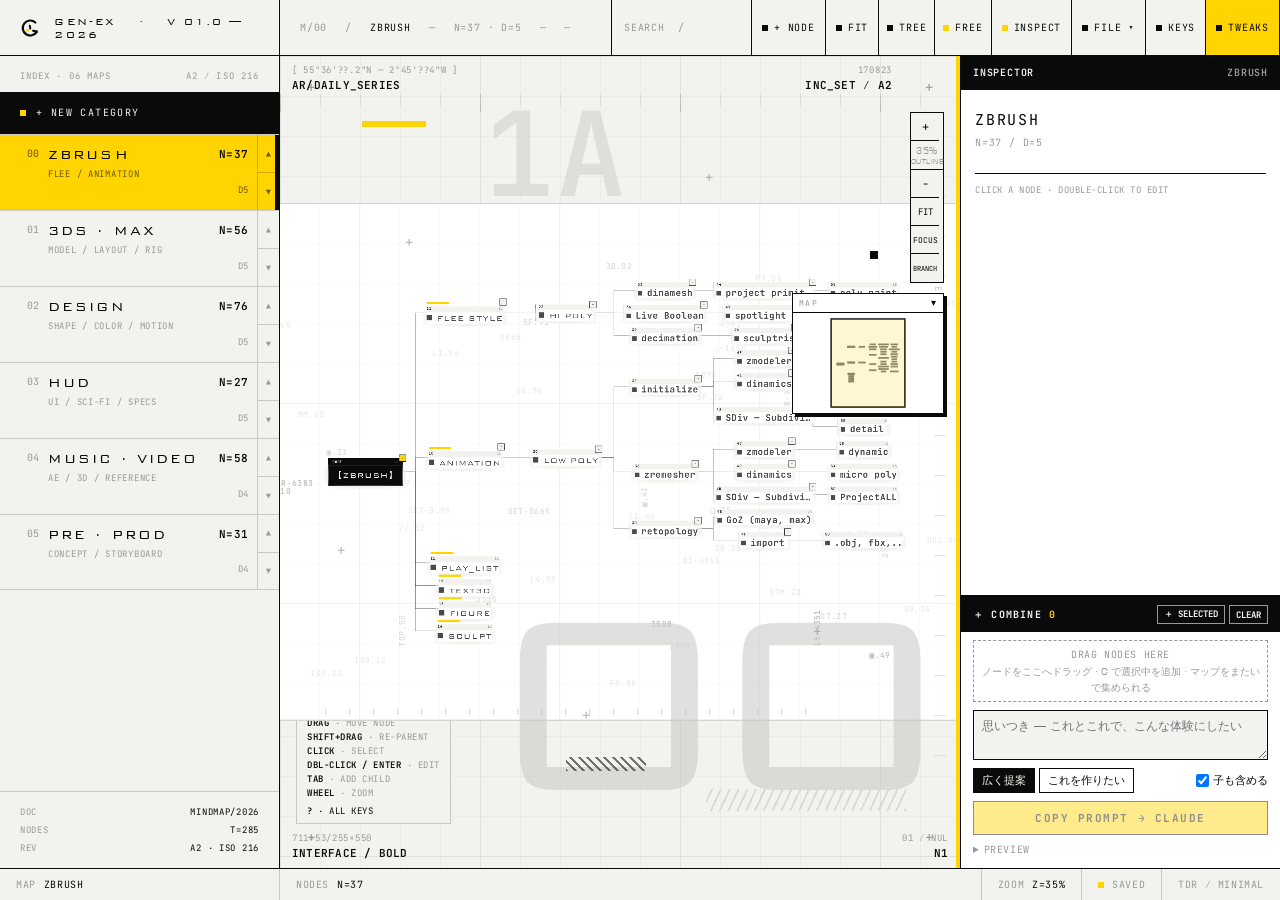
==== commit 005c9dab: "Mindmap: COMBINE, BRANCH, save safety, links, relations, minimap - COMBINE tray: drag nodes in, copy" ====
--- a/index.html
+++ b/index.html
@@ -9,8 +9,12 @@
 <link rel="preconnect" href="https://fonts.googleapis.com" />
 <link rel="preconnect" href="https://fonts.gstatic.com" crossorigin />
 <link href="https://fonts.googleapis.com/css2?family=JetBrains+Mono:wght@400;500;600;700&family=Space+Grotesk:wght@400;500;600;700&family=IBM+Plex+Sans+JP:wght@400;500;600&display=swap" rel="stylesheet" />
-  <link rel="stylesheet" href="styles.css?v=28" />
+  <link rel="stylesheet" href="styles.css?v=30" />
 <link rel="stylesheet" href="extras.css?v=11" />
+<link rel="stylesheet" href="combine.css?v=1" />
+<link rel="stylesheet" href="branch.css?v=1" />
+<link rel="stylesheet" href="safety.css?v=3" />
+<link rel="stylesheet" href="map-tools.css?v=4" />
 <template id="__bundler_thumbnail">
 <svg xmlns="http://www.w3.org/2000/svg" viewBox="0 0 200 140">
   <rect width="200" height="140" fill="#f2f2ef"/>
@@ -48,7 +52,9 @@
       <div class="hd__menu">
         <button class="hd__menu-btn" type="button" aria-haspopup="true" aria-expanded="false"><span class="dot"></span>FILE ▾</button>
         <div class="hd__menu-list" hidden>
+          <button id="btn-backup" title="全マップ・カテゴリ・並び順・配置を 1 ファイルに">BACKUP · ALL</button>
           <button id="btn-import-md">IMPORT.MD</button>
+          <button id="btn-reload-md" title="このマップを元の .md ファイルから読み直す（確認あり）">RELOAD.MD</button>
           <button id="btn-import">IMPORT.JSON</button>
           <button id="btn-export-md">EXPORT.MD</button>
           <button id="btn-export">EXPORT.JSON</button>
@@ -121,7 +127,9 @@
       <button class="zout">−</button>
       <button class="zfit" style="font-size:9px;">FIT</button>
       <button class="zfocus" style="font-size:8px;">FOCUS</button>
+      <button class="zbranch" style="font-size:7px;" title="選んだ枝だけを表示 (B)">BRANCH</button>
     </div>
+    <div class="branch-bar" hidden></div>
     <div class="hint">
       <span><b>DRAG</b> · MOVE NODE</span>
       <span><b>SHIFT+DRAG</b> · RE-PARENT</span>
@@ -134,7 +142,10 @@
   </main>
 
   <!-- INSPECTOR -->
-  <aside class="insp" aria-label="Node inspector"></aside>
+  <div class="rcol">
+    <aside class="insp" aria-label="Node inspector"></aside>
+    <section class="cmb" aria-label="Combine tray"></section>
+  </div>
 
   <!-- FOOTER -->
   <footer class="foot">
@@ -162,7 +173,12 @@
   "nodeStyle": "block"
 }/*EDITMODE-END*/;
 </script>
-  <script src="app.js?v=22"></script>
-<script src="extras.js?v=14"></script>
+  <script src="app.js?v=31"></script>
+<script src="extras.js?v=19"></script>
+<script src="combine.js?v=4"></script>
+<script src="safety.js?v=3"></script>
+<script src="relations.js?v=3"></script>
+<script src="links.js?v=1"></script>
+<script src="minimap.js?v=3"></script>
 </body>
 </html>
--- a/styles.css
+++ b/styles.css
@@ -94,7 +94,7 @@
 /* ========== SHELL =================================== */
 .shell {
   display: grid;
-  grid-template-columns: 280px 1fr 320px;
+  grid-template-columns: 280px 1fr var(--insp-w, 320px);
   grid-template-rows: 56px 1fr 32px;
   height: 100vh;
   width: 100vw;
@@ -108,7 +108,8 @@
   user-select: text;
 }
 .shell.no-insp { grid-template-columns: 280px 1fr 0; }
-.shell.no-insp .insp { display: none; }
+.shell.no-insp .insp,
+.shell.no-insp .rcol { display: none; }
 
 /* ========== HEADER ================================== */
 .hd {
--- a/combine.css
+++ b/combine.css
@@ -0,0 +1,173 @@
+/* =========================================================
+   COMBINE TRAY — right column, under the inspector
+   ========================================================= */
+.rcol {
+  min-width: 0;
+  min-height: 0;
+  display: flex;
+  flex-direction: column;
+  overflow: hidden;
+}
+.rcol .insp { flex: 1 1 auto; min-height: 120px; }
+
+.cmb {
+  flex: 0 0 auto;
+  max-height: 58%;
+  overflow: auto;
+  display: flex;
+  flex-direction: column;
+  gap: 8px;
+  padding: 0 12px 12px;
+  border-left: 1px solid var(--line);
+  border-top: 2px solid var(--ink);
+  background: var(--panel-bg);
+  color: var(--ink);
+  font-family: var(--mono);
+  font-size: 10px;
+  letter-spacing: 0.06em;
+  transition: background var(--t-hover) var(--ez);
+}
+.cmb.is-over { background: var(--acc); }
+.cmb.is-flash { animation: cmb-flash 420ms var(--ez); }
+@keyframes cmb-flash { 0% { background: var(--acc); } 100% { background: var(--panel-bg); } }
+
+.cmb__hd {
+  position: sticky;
+  top: 0;
+  z-index: 1;
+  display: flex;
+  align-items: center;
+  justify-content: space-between;
+  margin: 0 -12px;
+  padding: 8px 12px;
+  background: var(--ink);
+  color: var(--bg);
+  font-weight: 700;
+  letter-spacing: 0.12em;
+}
+.cmb__count { color: var(--acc); font-weight: 700; }
+.cmb__hd-tools { display: flex; gap: 4px; }
+.cmb__hd-tools button {
+  font: inherit;
+  font-size: 9px;
+  padding: 2px 6px;
+  color: var(--bg);
+  background: transparent;
+  border: 1px solid var(--mute);
+  cursor: pointer;
+}
+.cmb__hd-tools button:hover { background: var(--acc); color: var(--acc-ink); border-color: var(--acc); }
+
+.cmb__drop {
+  display: flex;
+  flex-wrap: wrap;
+  gap: 4px;
+  min-height: 56px;
+  padding: 6px;
+  border: 1px dashed var(--mute);
+}
+.cmb.is-over .cmb__drop { border: 1px solid var(--ink); }
+.cmb__empty { align-self: center; width: 100%; text-align: center; color: var(--mute); line-height: 1.6; }
+.cmb__empty-jp { font-family: var(--sans); font-size: 10px; letter-spacing: 0; }
+
+.cmb__chip {
+  display: flex;
+  align-items: center;
+  max-width: 100%;
+  border: 1px solid var(--ink);
+  background: var(--node-bg);
+}
+.cmb__chip-map {
+  flex: 0 0 auto;
+  padding: 3px 5px;
+  background: var(--ink);
+  color: var(--bg);
+  font-size: 8px;
+  letter-spacing: 0.1em;
+}
+.cmb__chip-title {
+  padding: 3px 6px;
+  overflow: hidden;
+  white-space: nowrap;
+  text-overflow: ellipsis;
+  font-family: var(--sans);
+  font-size: 11px;
+  letter-spacing: 0;
+}
+.cmb__chip-x {
+  flex: 0 0 auto;
+  border: 0;
+  border-left: 1px solid var(--mute-2);
+  background: transparent;
+  color: var(--ink);
+  padding: 2px 6px;
+  cursor: pointer;
+  font: inherit;
+}
+.cmb__chip-x:hover { background: var(--ink); color: var(--bg); }
+
+.cmb__note,
+.cmb__prompt {
+  width: 100%;
+  box-sizing: border-box;
+  resize: vertical;
+  padding: 6px 8px;
+  border: 1px solid var(--line);
+  background: var(--bg);
+  color: var(--ink);
+  font-family: var(--sans);
+  font-size: 12px;
+  line-height: 1.5;
+  letter-spacing: 0;
+}
+.cmb__note:focus { outline: none; box-shadow: inset 0 -2px 0 var(--acc); }
+.cmb__prompt { font-family: var(--mono); font-size: 10px; margin-top: 6px; }
+
+.cmb__opts { display: flex; align-items: center; gap: 4px; flex-wrap: wrap; }
+.cmb__mode {
+  font-family: var(--sans);
+  font-size: 11px;
+  padding: 4px 8px;
+  border: 1px solid var(--line);
+  background: transparent;
+  color: var(--ink);
+  cursor: pointer;
+}
+.cmb__mode[aria-pressed="true"] { background: var(--ink); color: var(--bg); }
+.cmb__kids { display: flex; align-items: center; gap: 4px; margin-left: auto; font-family: var(--sans); font-size: 11px; letter-spacing: 0; cursor: pointer; }
+
+.cmb__copy {
+  width: 100%;
+  padding: 9px 8px;
+  border: 1px solid var(--ink);
+  background: var(--acc);
+  color: var(--acc-ink);
+  font-family: var(--mono);
+  font-size: 11px;
+  font-weight: 700;
+  letter-spacing: 0.14em;
+  cursor: pointer;
+}
+.cmb__copy:hover { background: var(--ink); color: var(--acc); }
+.cmb.is-empty .cmb__copy { opacity: 0.45; }
+
+.cmb__preview summary { cursor: pointer; color: var(--mute); }
+
+/* follows the cursor while a node is dragged (TREE mode, or over the tray) */
+.cmb-ghost {
+  position: fixed;
+  z-index: 500;
+  pointer-events: none;
+  max-width: 220px;
+  padding: 3px 8px;
+  overflow: hidden;
+  white-space: nowrap;
+  text-overflow: ellipsis;
+  border: 1px solid var(--ink);
+  background: var(--panel-bg);
+  color: var(--ink);
+  font-family: var(--sans);
+  font-size: 11px;
+  box-shadow: 3px 3px 0 var(--ink);
+}
+.cmb-ghost.is-over { background: var(--acc); color: var(--acc-ink); }
--- a/branch.css
+++ b/branch.css
@@ -0,0 +1,77 @@
+/* =========================================================
+   BRANCH — only the selected node and its descendants are drawn
+   ========================================================= */
+.zoom .zbranch.is-on { background: var(--acc); color: var(--acc-ink); }
+
+.branch-bar {
+  position: absolute;
+  left: 50%;
+  top: 14px;
+  transform: translateX(-50%);
+  z-index: 6;
+  display: flex;
+  align-items: center;
+  gap: 8px;
+  max-width: calc(100% - 140px);
+  padding: 0 0 0 0;
+  border: 1px solid var(--ink);
+  background: var(--panel-bg);
+  color: var(--ink);
+  font-family: var(--mono);
+  font-size: 10px;
+  letter-spacing: 0.06em;
+  box-shadow: 3px 3px 0 var(--ink);
+}
+.branch-bar[hidden] { display: none; }
+.branch-bar__tag {
+  flex: 0 0 auto;
+  align-self: stretch;
+  display: flex;
+  align-items: center;
+  padding: 0 8px;
+  background: var(--acc);
+  color: var(--acc-ink);
+  font-weight: 700;
+  letter-spacing: 0.14em;
+}
+.branch-bar__path {
+  min-width: 0;
+  overflow: hidden;
+  white-space: nowrap;
+  text-overflow: ellipsis;
+  color: var(--mute);
+  font-family: var(--sans);
+  letter-spacing: 0;
+}
+.branch-bar__title {
+  flex: 0 1 auto;
+  min-width: 0;
+  overflow: hidden;
+  white-space: nowrap;
+  text-overflow: ellipsis;
+  font-family: var(--sans);
+  font-size: 12px;
+  letter-spacing: 0;
+}
+.branch-bar__x {
+  flex: 0 0 auto;
+  align-self: stretch;
+  padding: 6px 10px;
+  border: 0;
+  border-left: 1px solid var(--ink);
+  background: transparent;
+  color: var(--ink);
+  font: inherit;
+  cursor: pointer;
+}
+.branch-bar__x:hover { background: var(--ink); color: var(--bg); }
+
+/* a thin yellow frame says "this is a filtered view" */
+.stg.is-branch::after {
+  content: "";
+  position: absolute;
+  inset: 0;
+  pointer-events: none;
+  box-shadow: inset 0 0 0 3px var(--acc);
+  z-index: 4;
+}
--- a/safety.css
+++ b/safety.css
@@ -0,0 +1,60 @@
+/* =========================================================
+   SAVE SAFETY — import preview + VIEW ONLY
+   ========================================================= */
+.ex-modal__panel:has(.ex-modal__rich) { width: min(560px, 94vw); }
+.ex-modal__rich {
+  max-height: 56vh;
+  overflow: auto;
+  font-family: var(--jp, var(--sans));
+  font-size: 12px;
+  line-height: 1.6;
+  color: var(--ink);
+}
+.sf-intro { margin: 0 0 10px; }
+.sf-warn {
+  margin: 10px 0 0;
+  padding: 4px 8px;
+  background: var(--acc);
+  color: var(--acc-ink);
+}
+.sf-table { width: 100%; border-collapse: collapse; font-size: 11px; }
+.sf-table th,
+.sf-table td {
+  padding: 4px 6px;
+  border-bottom: 1px solid var(--mute-2);
+  text-align: left;
+  white-space: nowrap;
+}
+.sf-table thead td { font-family: var(--mono); font-size: 9px; letter-spacing: 0.1em; color: var(--mute); border-bottom: 1px solid var(--ink); }
+.sf-table td:first-child { white-space: normal; font-weight: 600; }
+.sf-table tr.is-shrink td { background: color-mix(in srgb, var(--acc) 35%, transparent); }
+.sf-table tr.is-skip td { color: var(--mute); text-decoration: line-through; }
+.sf-table tr.is-skip td:last-child { text-decoration: none; }
+
+.ex-check {
+  display: flex;
+  align-items: center;
+  gap: 6px;
+  margin-top: 12px;
+  font-family: var(--jp, var(--sans));
+  font-size: 12px;
+  color: var(--ink);
+  cursor: pointer;
+}
+
+/* VIEW ONLY: nothing that writes map data is offered */
+.is-readonly #btn-import,
+.is-readonly #btn-import-md,
+.is-readonly #btn-backup,
+.is-readonly #btn-reload-md,
+.is-readonly #btn-tree-bake { display: none !important; }
+
+/* private maps (data/private) — only on this PC */
+.cat__private {
+  margin-left: 6px;
+  padding: 0 4px;
+  border: 1px solid currentColor;
+  font-size: 8px;
+  letter-spacing: 0.1em;
+  vertical-align: 1px;
+}
--- a/map-tools.css
+++ b/map-tools.css
@@ -0,0 +1,156 @@
+/* =========================================================
+   MAP TOOLS — relation lines + minimap
+   ========================================================= */
+
+/* relation lines live in the same SVG as the parent edges */
+.edges path.rel {
+  fill: none;
+  stroke: var(--ink);
+  stroke-width: 1.6;
+  opacity: 0.85;
+}
+.edges path.rel--idea { stroke-dasharray: 6 5; }
+.edges path.rel--fact { stroke-width: 2.4; }
+.stg.is-hovering .edges path.rel { opacity: 0.3; stroke-width: 1.4; }
+
+body.is-linking .stg__viewport .node { cursor: crosshair; }
+body.is-linking .stg__viewport .node:hover { outline: 2px dashed var(--ink); outline-offset: 3px; }
+
+.rel-list { display: flex; flex-direction: column; gap: 4px; }
+.rel-item { display: flex; align-items: stretch; gap: 0; border: 1px solid var(--line); background: var(--bg); }
+.rel-item__kind {
+  flex: 0 0 auto;
+  padding: 3px 6px;
+  border: 0;
+  border-right: 1px solid var(--line);
+  background: transparent;
+  color: var(--ink);
+  font-family: var(--sans);
+  font-size: 10px;
+  cursor: pointer;
+}
+.rel-item__kind--idea { border-right-style: dashed; }
+.rel-item__kind--fact { background: var(--ink); color: var(--bg); }
+.rel-item__kind:disabled { cursor: default; }
+.rel-item__dir { flex: 0 0 auto; padding: 3px 4px; font-family: var(--mono); font-size: 10px; color: var(--mute); }
+.rel-item__t {
+  flex: 1 1 auto;
+  min-width: 0;
+  padding: 3px 4px;
+  overflow: hidden;
+  white-space: nowrap;
+  text-overflow: ellipsis;
+  border: 0;
+  background: transparent;
+  color: var(--ink);
+  text-align: left;
+  font-family: var(--sans);
+  font-size: 11px;
+  cursor: pointer;
+}
+button.rel-item__t:hover { background: var(--ink); color: var(--bg); }
+.rel-item__t.is-missing { color: var(--mute); font-style: italic; cursor: default; }
+.rel-item__x { flex: 0 0 auto; border: 0; border-left: 1px solid var(--line); background: transparent; color: var(--ink); padding: 0 7px; cursor: pointer; }
+.rel-item__x:hover { background: var(--ink); color: var(--bg); }
+.rel-add { margin-top: 6px; }
+
+/* minimap */
+.mini {
+  position: absolute;
+  right: 16px;
+  top: 260px;
+  z-index: 5;
+  border: 1px solid var(--line);
+  background: var(--panel-bg);
+  box-shadow: 3px 3px 0 var(--ink);
+}
+.mini[hidden] { display: none; }
+.mini__hd {
+  display: flex;
+  align-items: center;
+  justify-content: space-between;
+  cursor: move;
+  user-select: none;
+  touch-action: none;
+  padding: 2px 2px 2px 6px;
+  border-bottom: 1px solid var(--line);
+  font-family: var(--mono);
+  font-size: 8px;
+  letter-spacing: 0.16em;
+  color: var(--mute);
+}
+.mini__cv { display: block; cursor: crosshair; touch-action: none; }
+
+.mini.is-moving { box-shadow: 5px 5px 0 var(--ink); }
+.mini.is-mini .mini__cv { display: none; }
+.mini.is-mini .mini__hd { border-bottom: 0; }
+.mini__fold {
+  border: 0;
+  background: transparent;
+  color: var(--ink);
+  font-size: 10px;
+  line-height: 1;
+  padding: 2px 5px;
+  cursor: pointer;
+}
+.mini__fold:hover { background: var(--ink); color: var(--bg); }
+
+/* categories: multi-selection (Shift / Ctrl click, Shift ↑↓) */
+.sb__list .cat.is-cat-sel { box-shadow: inset 4px 0 0 var(--acc); background: color-mix(in srgb, var(--acc) 22%, transparent); }
+.sb__list .cat.is-cat-moving { opacity: 0.45; }
+
+/* inspector image: hover shows it large in the middle of the screen */
+.img-zoom {
+  position: fixed;
+  inset: 0;
+  z-index: 900;
+  display: flex;
+  align-items: center;
+  justify-content: center;
+  pointer-events: none;
+  background: rgba(10, 10, 10, 0.35);
+  opacity: 0;
+  transition: opacity var(--t-hover) var(--ez);
+}
+.img-zoom.show { opacity: 1; }
+.img-zoom img {
+  max-width: 78vw;
+  max-height: 78vh;
+  border: 1px solid var(--ink);
+  background: var(--panel-bg);
+  box-shadow: 6px 6px 0 var(--ink);
+}
+
+/* Shift+click partner for L */
+.stg .node.is-partner { outline: 2px dashed var(--ink); outline-offset: 4px; }
+
+/* INSPECTOR width grip (left edge of the right column) */
+.rcol { position: relative; }
+.rcol__grip {
+  position: absolute;
+  left: -4px;
+  top: 0;
+  bottom: 0;
+  width: 8px;
+  z-index: 20;
+  cursor: ew-resize;
+  touch-action: none;
+}
+.rcol__grip:hover,
+body.is-insp-resizing .rcol__grip { background: color-mix(in srgb, var(--acc) 70%, transparent); }
+body.is-insp-resizing { cursor: ew-resize; user-select: none; }
+
+/* copy button beside a note that holds a folder path */
+.insp__copy-path {
+  flex: 0 0 auto;
+  align-self: stretch;
+  padding: 0 6px;
+  border: 1px solid var(--line);
+  background: var(--acc);
+  color: var(--acc-ink);
+  font-family: var(--mono);
+  font-size: 9px;
+  letter-spacing: 0.08em;
+  cursor: pointer;
+}
+.insp__copy-path:hover { background: var(--ink); color: var(--acc); }
